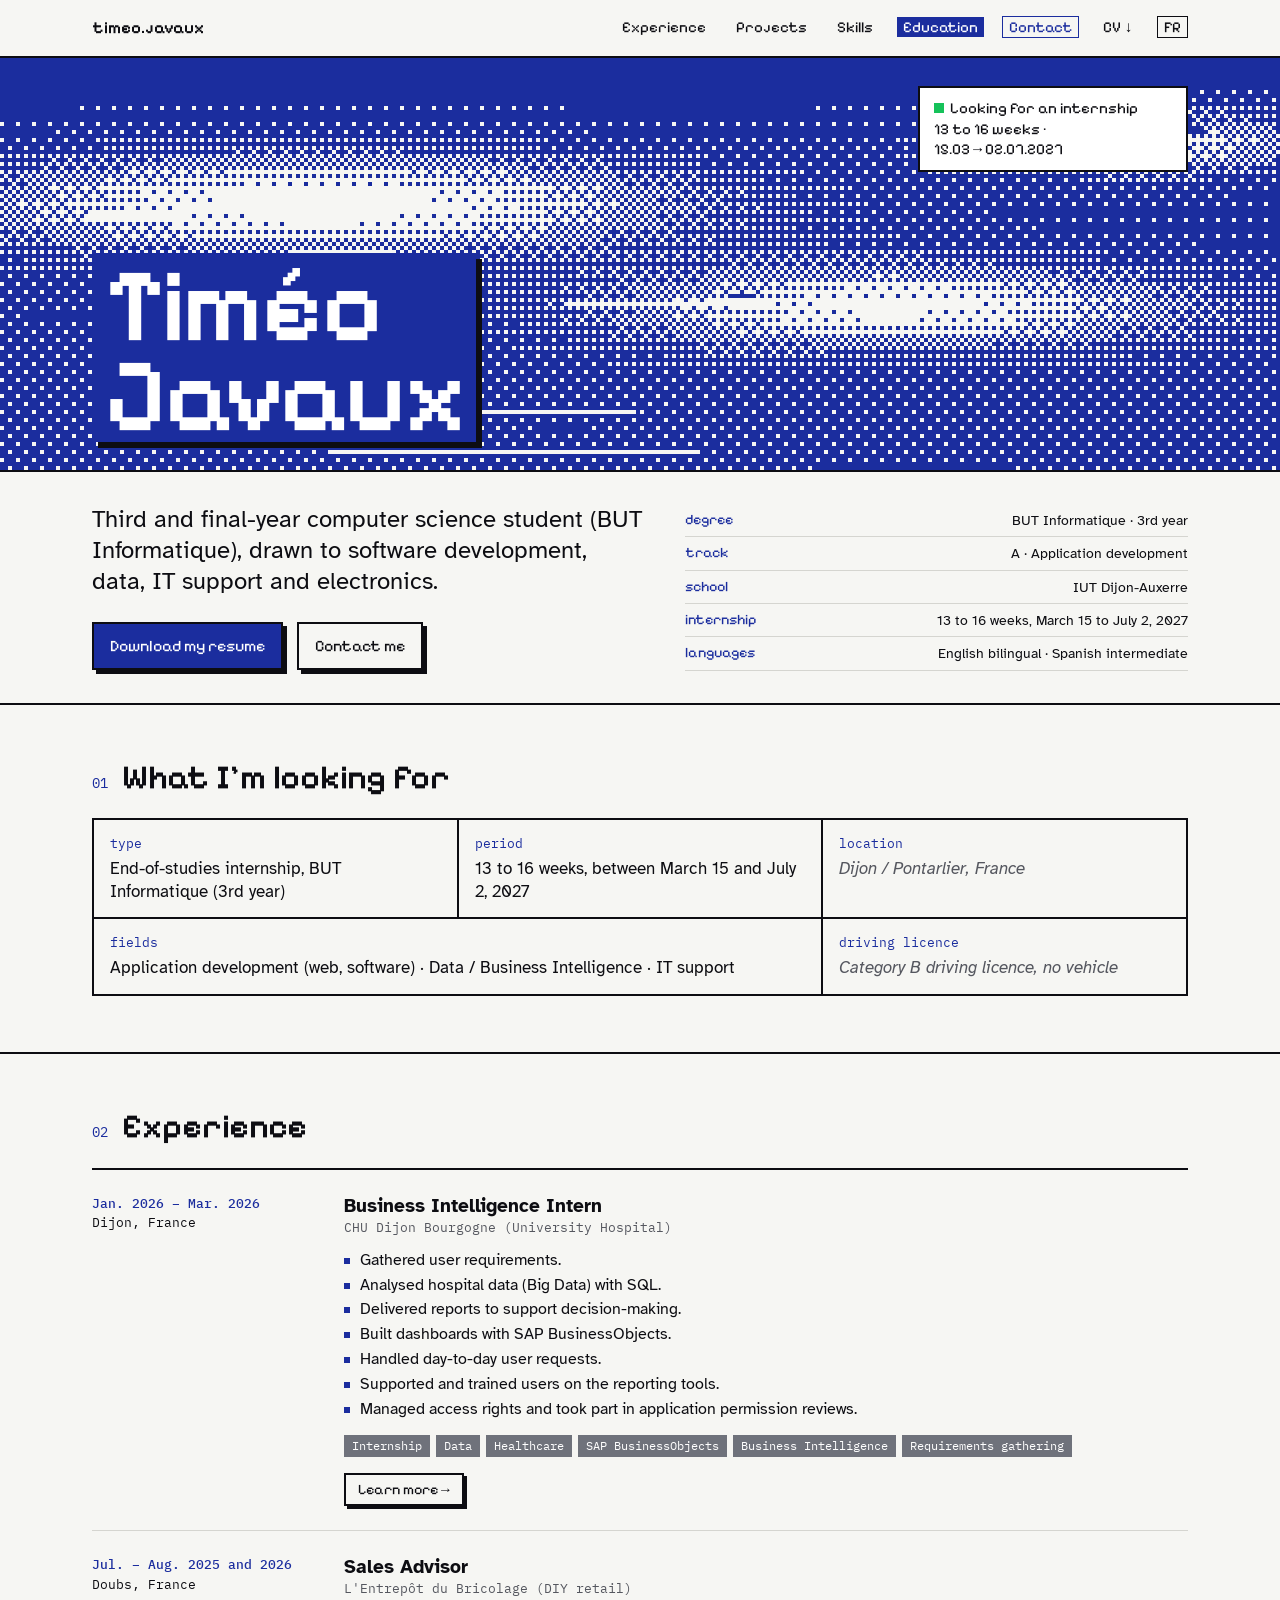
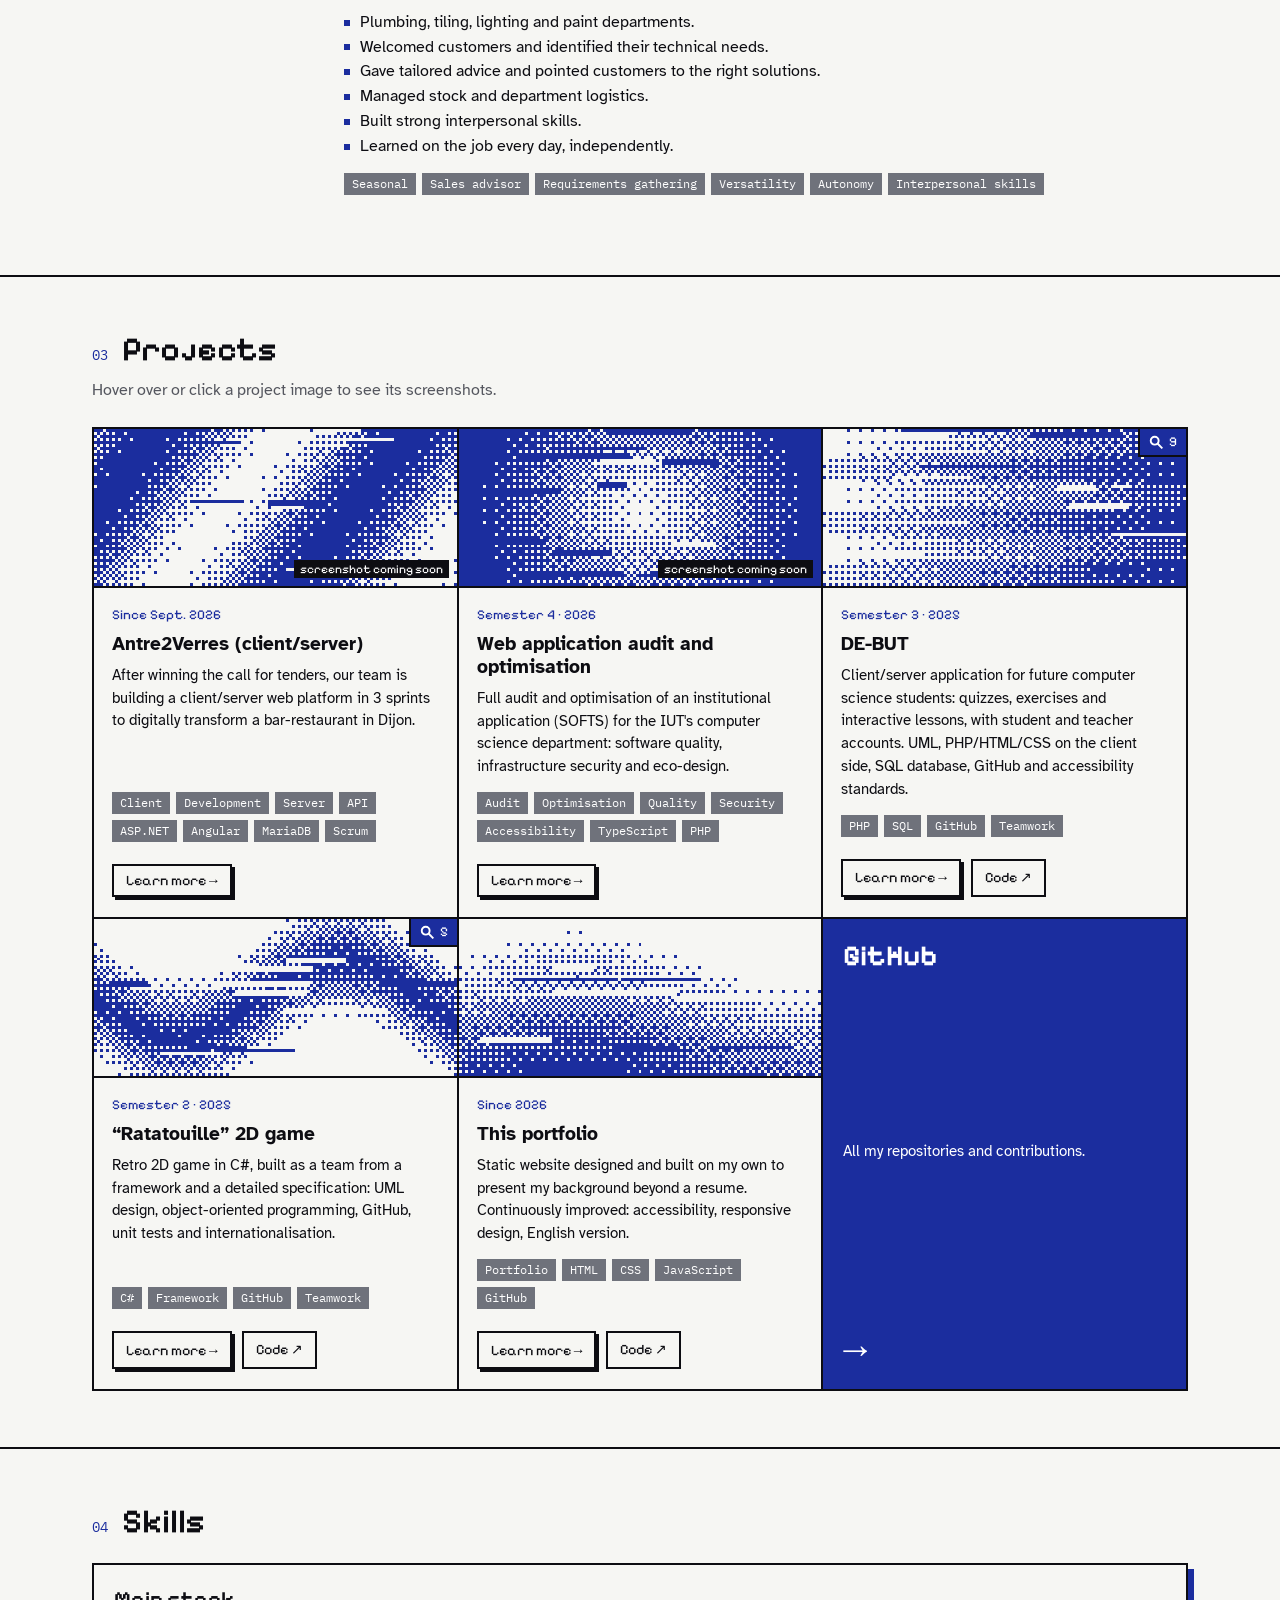
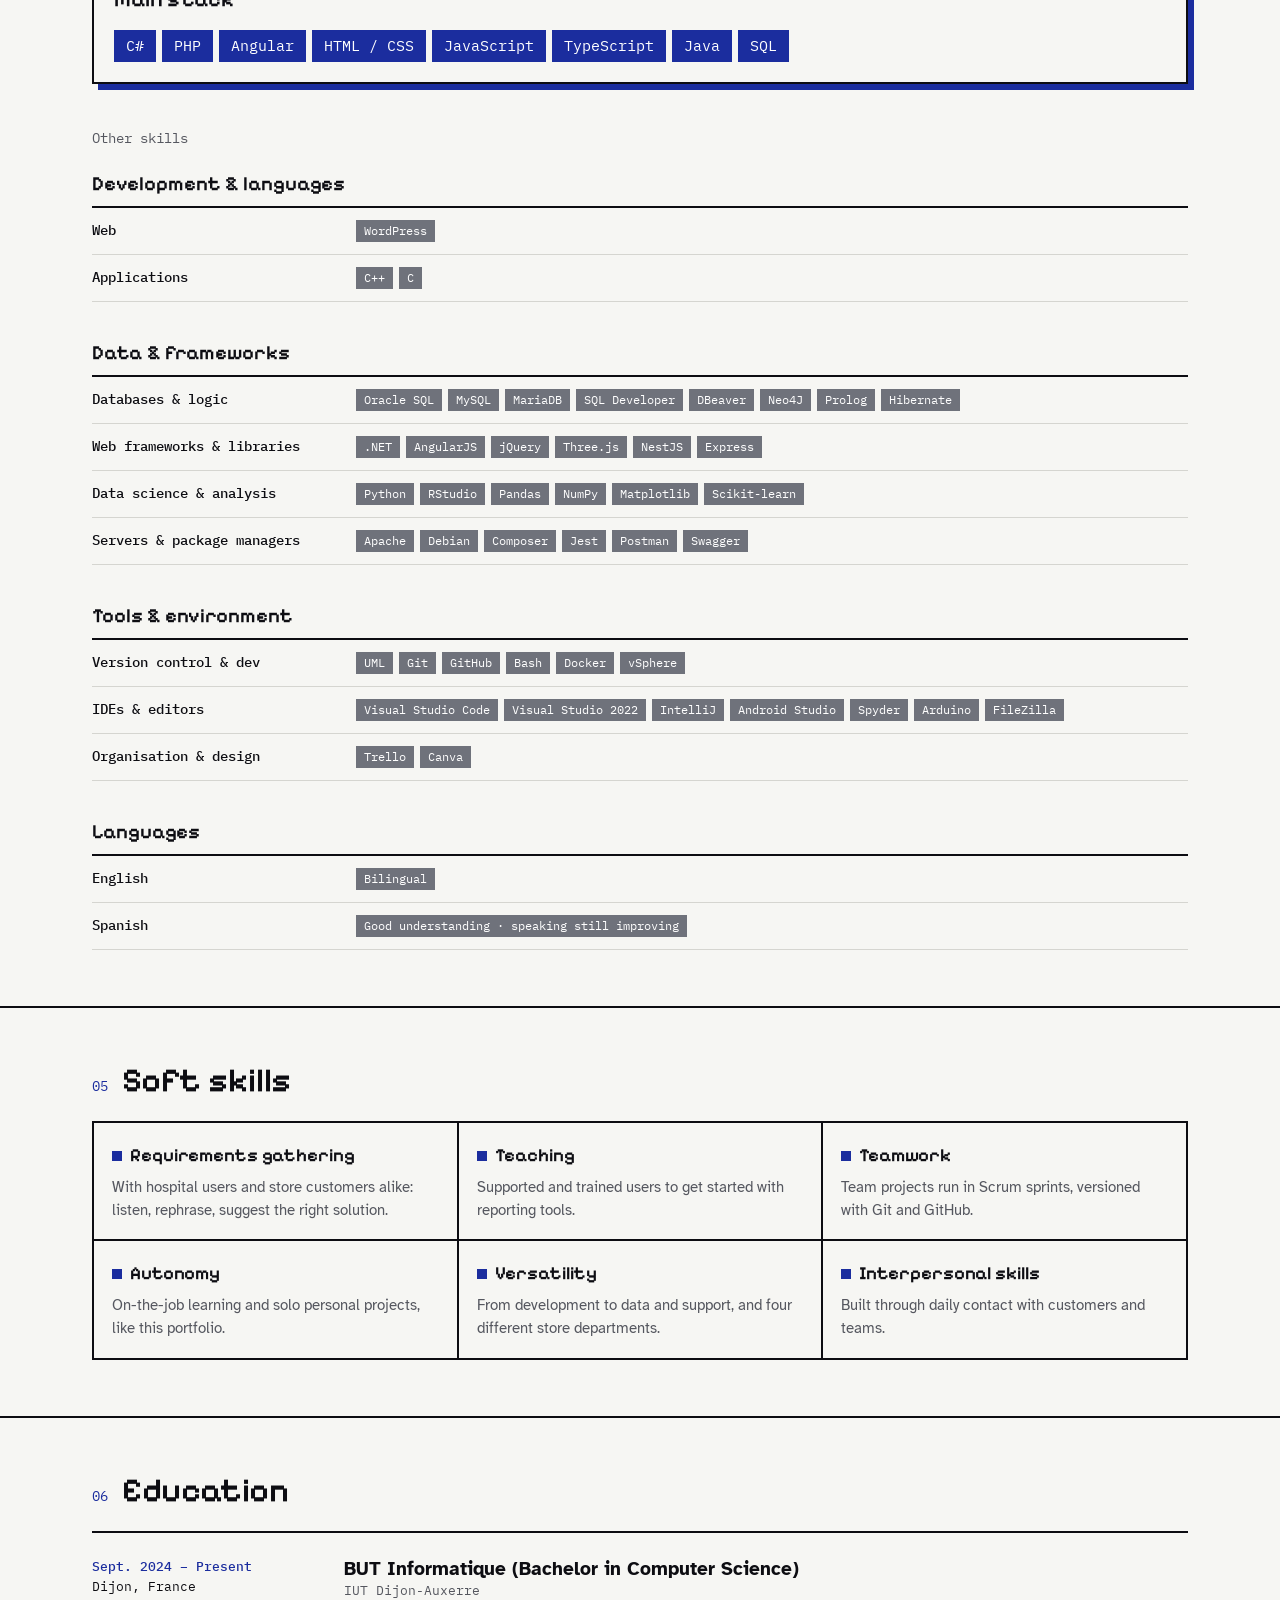
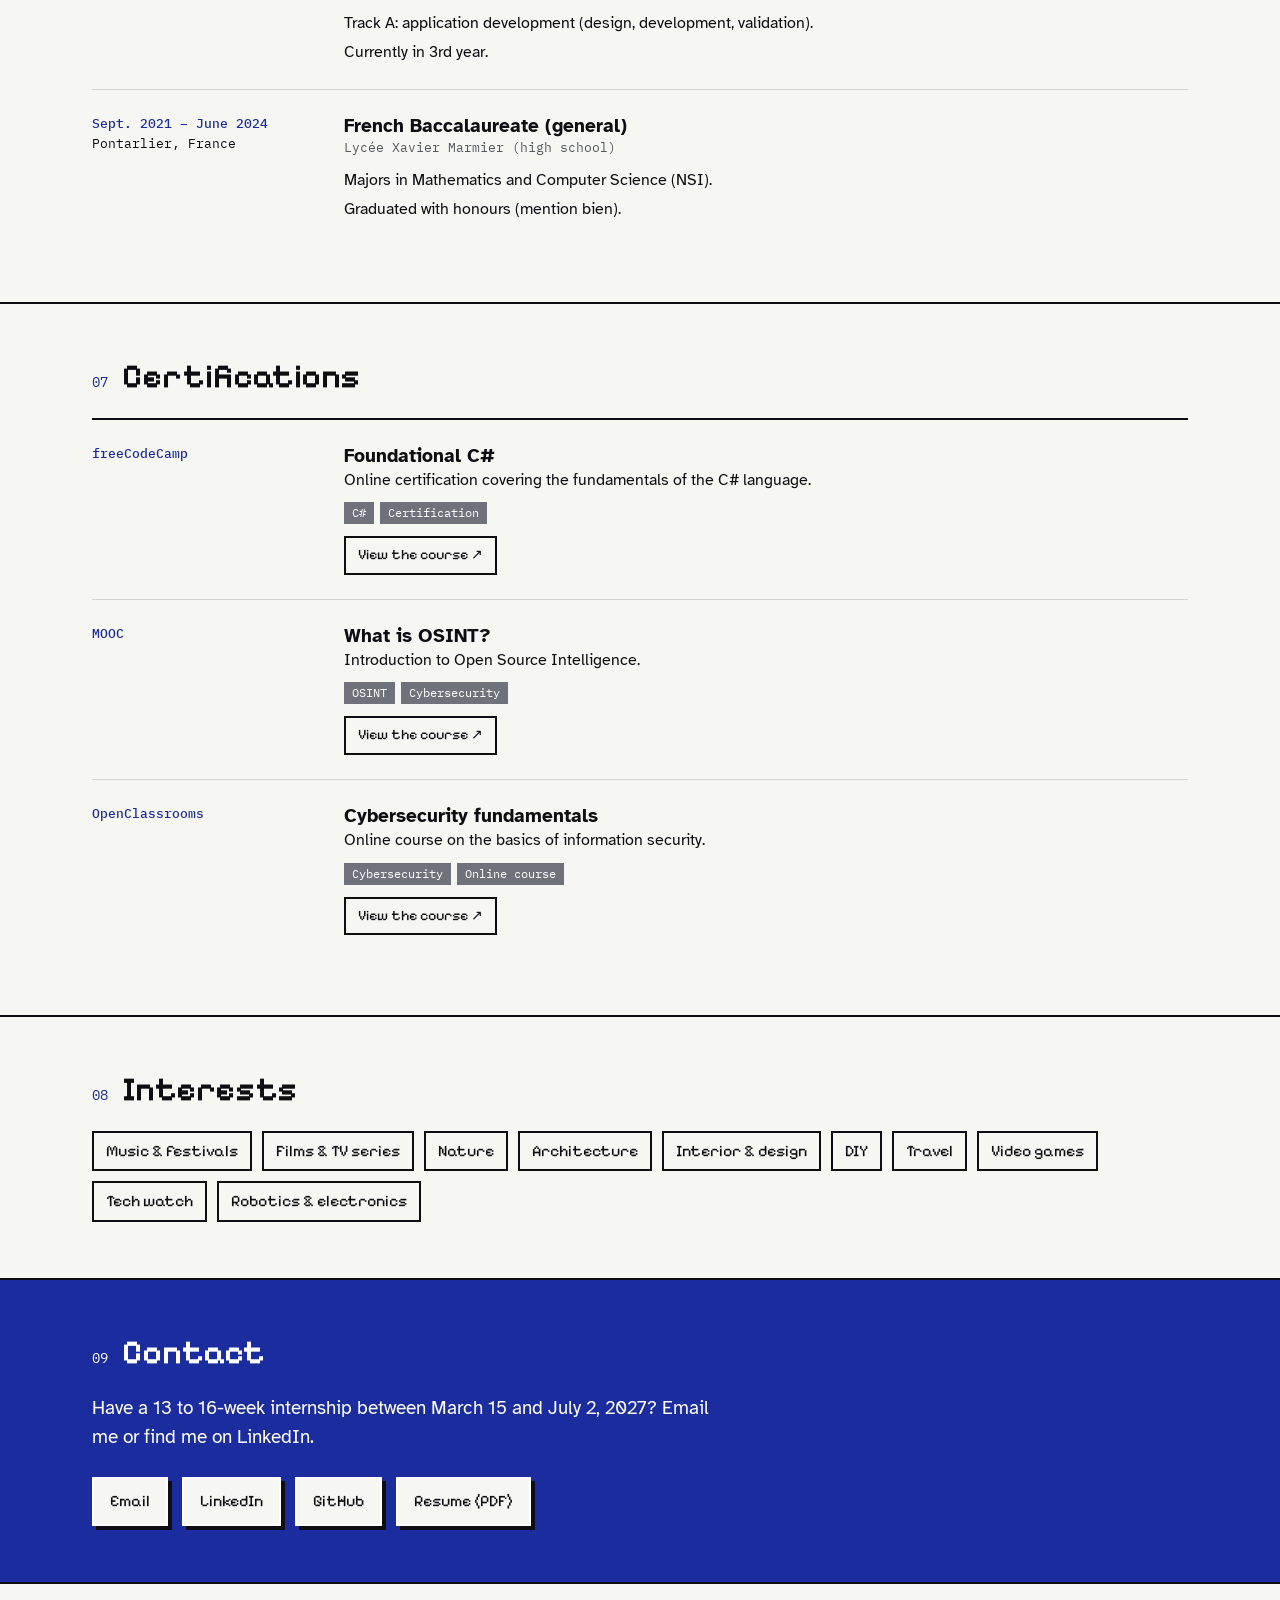
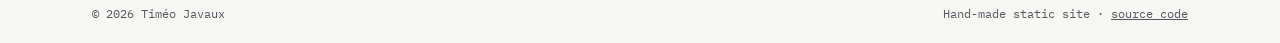
==== en/index.html @ dc76ebe5 "New design and more info (to be completed later)" ====
<!doctype html>
<html lang="en">
  <head>
    <meta charset="UTF-8" />
    <meta name="viewport" content="width=device-width, initial-scale=1" />
    <title>Timéo Javaux · Portfolio</title>
    <meta
      name="description"
      content="Portfolio of Timéo Javaux, third-year computer science student (BUT Informatique) in Dijon, France, looking for a 13 to 16-week internship starting March 2027."
    />

    <link rel="icon" href="../img/logo.png" type="image/png" />
    <link rel="alternate" hreflang="fr" href="https://timeojavaux.github.io/" />
    <link rel="alternate" hreflang="en" href="https://timeojavaux.github.io/en/" />

    <meta property="og:title" content="Timéo Javaux · Portfolio" />
    <meta property="og:description" content="Computer science student looking for an internship in 2027." />
    <meta property="og:type" content="website" />

    <link rel="preconnect" href="https://fonts.googleapis.com" />
    <link rel="preconnect" href="https://fonts.gstatic.com" crossorigin />
    <link
      rel="stylesheet"
      href="https://fonts.googleapis.com/css2?family=Atkinson+Hyperlegible:wght@400;700&family=IBM+Plex+Mono:wght@400;500&family=Pixelify+Sans:wght@400;600&display=swap"
    />
    <link rel="stylesheet" href="../styles/style.css" />

    <script src="../js/main.js" defer></script>
  </head>

  <body>
    <a class="skip-link" href="#main">Skip to content</a>

    <header class="site-header">
      <div class="container">
        <a class="logo" href="#top">timeo.javaux</a>

        <nav aria-label="Main navigation">
          <button class="nav-toggle" type="button" aria-expanded="false" aria-controls="nav-list">menu</button>
          <ul class="nav-list" id="nav-list">
            <li><a href="#experience">Experience</a></li>
            <li><a href="#projets">Projects</a></li>
            <li><a href="#competences">Skills</a></li>
            <li><a href="#formation">Education</a></li>
            <li><a class="nav-contact" href="#contact">Contact</a></li>
            <li>
              <a href="../CV_Stage_Tim%C3%A9o_Javaux.pdf" target="_blank" rel="noopener">CV ↓</a>
            </li>
            <li>
              <a class="nav-lang" href="../" hreflang="fr" lang="fr">FR</a>
            </li>
          </ul>
        </nav>
      </div>
    </header>

    <main id="main">
      <!-- Accueil -->
      <section class="hero" id="top" aria-labelledby="hero-title">
        <canvas class="hero__sky" aria-hidden="true"></canvas>
        <div class="container">
          <p class="hero__status">
            <span class="status-dot" aria-hidden="true"></span>Looking for an internship<br />
            13 to 16 weeks · <span>15.03 → 02.07.2027</span>
          </p>
          <h1 class="hero__title" id="hero-title">Timéo<br />Javaux</h1>
        </div>
      </section>

      <section class="intro" aria-label="About">
        <div class="container">
          <div>
            <p class="intro__lead">
              Third and final-year computer science student (BUT Informatique), drawn to software development, data, IT
              support and electronics.
            </p>
            <div class="intro__actions">
              <a class="button button--accent" href="../CV_Stage_Tim%C3%A9o_Javaux.pdf" target="_blank" rel="noopener"
                >Download my resume</a
              >
              <a class="button" href="#contact">Contact me</a>
            </div>
          </div>

          <dl class="facts">
            <div>
              <dt>degree</dt>
              <dd>BUT Informatique · 3rd year</dd>
            </div>
            <div>
              <dt>track</dt>
              <dd>A · Application development</dd>
            </div>
            <div>
              <dt>school</dt>
              <dd>IUT Dijon-Auxerre</dd>
            </div>
            <div>
              <dt>internship</dt>
              <dd>13 to 16 weeks, March 15 to July 2, 2027</dd>
            </div>
            <div>
              <dt>languages</dt>
              <dd>English bilingual · Spanish intermediate</dd>
            </div>
          </dl>
        </div>
      </section>

      <!-- What I'm looking for -->
      <section class="section" id="recherche" aria-labelledby="recherche-title">
        <div class="container">
          <header class="section__head">
            <span class="section__index">01</span>
            <h2 class="section__title" id="recherche-title">What I'm looking for</h2>
          </header>

          <dl class="wanted">
            <div>
              <dt>type</dt>
              <dd>End-of-studies internship, BUT Informatique (3rd year)</dd>
            </div>
            <div>
              <dt>period</dt>
              <dd>13 to 16 weeks, between March 15 and July 2, 2027</dd>
            </div>
            <div>
              <dt>location</dt>
              <dd class="placeholder">Dijon / Pontarlier, France</dd>
            </div>
            <div class="wanted__wide">
              <dt>fields</dt>
              <dd>Application development (web, software) · Data / Business Intelligence · IT support</dd>
            </div>
            <div>
              <dt>driving licence</dt>
              <dd class="placeholder">Category B driving licence, no vehicle</dd>
            </div>
          </dl>
        </div>
      </section>

      <!-- Experience -->
      <section class="section" id="experience" aria-labelledby="experience-title">
        <div class="container">
          <header class="section__head">
            <span class="section__index">02</span>
            <h2 class="section__title" id="experience-title">Experience</h2>
          </header>

          <ol class="timeline">
            <li>
              <div class="timeline__meta">
                <time>Jan. 2026 – Mar. 2026</time>
                Dijon, France
              </div>
              <div>
                <h3>Business Intelligence Intern</h3>
                <p class="timeline__org">CHU Dijon Bourgogne (University Hospital)</p>
                <ul>
                  <li>Gathered user requirements.</li>
                  <li>Analysed hospital data (Big Data) with SQL.</li>
                  <li>Delivered reports to support decision-making.</li>
                  <li>Built dashboards with SAP BusinessObjects.</li>
                  <li>Handled day-to-day user requests.</li>
                  <li>Supported and trained users on the reporting tools.</li>
                  <li>Managed access rights and took part in application permission reviews.</li>
                </ul>
                <ul class="tags">
                  <li class="tag">Internship</li>
                  <li class="tag">Data</li>
                  <li class="tag">Healthcare</li>
                  <li class="tag">SAP BusinessObjects</li>
                  <li class="tag">Business Intelligence</li>
                  <li class="tag">Requirements gathering</li>
                </ul>
                <button class="more" type="button" data-detail="chu">Learn more →</button>
              </div>
            </li>

            <li>
              <div class="timeline__meta">
                <time>Jul. – Aug. 2025 and 2026</time>
                Doubs, France
              </div>
              <div>
                <h3>Sales Advisor</h3>
                <p class="timeline__org">L'Entrepôt du Bricolage (DIY retail)</p>
                <ul>
                  <li>Plumbing, tiling, lighting and paint departments.</li>
                  <li>Welcomed customers and identified their technical needs.</li>
                  <li>Gave tailored advice and pointed customers to the right solutions.</li>
                  <li>Managed stock and department logistics.</li>
                  <li>Built strong interpersonal skills.</li>
                  <li>Learned on the job every day, independently.</li>
                </ul>
                <ul class="tags">
                  <li class="tag">Seasonal</li>
                  <li class="tag">Sales advisor</li>
                  <li class="tag">Requirements gathering</li>
                  <li class="tag">Versatility</li>
                  <li class="tag">Autonomy</li>
                  <li class="tag">Interpersonal skills</li>
                </ul>
              </div>
            </li>
          </ol>
        </div>
      </section>

      <!-- Projects -->
      <section class="section" id="projets" aria-labelledby="projets-title">
        <div class="container">
          <header class="section__head">
            <span class="section__index">03</span>
            <h2 class="section__title" id="projets-title">Projects</h2>
          </header>
          <p class="section__note">Hover over or click a project image to see its screenshots.</p>

          <!-- Screenshots -->
          <div class="projects">
            <article class="project">
              <button class="project__media" type="button" data-project="antre2verres" data-seed="1"></button>
              <div class="project__body">
                <span class="project__date">Since Sept. 2026</span>
                <h3>Antre2Verres (client/server)</h3>
                <p>
                  After winning the call for tenders, our team is building a client/server web platform in 3 sprints to
                  digitally transform a bar-restaurant in Dijon.
                </p>
                <ul class="tags">
                  <li class="tag">Client</li>
                  <li class="tag">Development</li>
                  <li class="tag">Server</li>
                  <li class="tag">API</li>
                  <li class="tag">ASP.NET</li>
                  <li class="tag">Angular</li>
                  <li class="tag">MariaDB</li>
                  <li class="tag">Scrum</li>
                </ul>
                <div class="project__actions">
                  <button class="more" type="button" data-detail="antre2verres">Learn more →</button>
                </div>
              </div>
            </article>

            <article class="project">
              <button class="project__media" type="button" data-project="audit-softs" data-seed="2"></button>
              <div class="project__body">
                <span class="project__date">Semester 4 · 2026</span>
                <h3>Web application audit and optimisation</h3>
                <p>
                  Full audit and optimisation of an institutional application (SOFTS) for the IUT's computer science
                  department: software quality, infrastructure security and eco-design.
                </p>
                <ul class="tags">
                  <li class="tag">Audit</li>
                  <li class="tag">Optimisation</li>
                  <li class="tag">Quality</li>
                  <li class="tag">Security</li>
                  <li class="tag">Accessibility</li>
                  <li class="tag">TypeScript</li>
                  <li class="tag">PHP</li>
                </ul>
                <div class="project__actions">
                  <button class="more" type="button" data-detail="audit-softs">Learn more →</button>
                </div>
              </div>
            </article>

            <article class="project">
              <button class="project__media" type="button" data-project="de-but" data-seed="3"></button>
              <div class="project__body">
                <span class="project__date">Semester 3 · 2025</span>
                <h3>DE-BUT</h3>
                <p>
                  Client/server application for future computer science students: quizzes, exercises and interactive
                  lessons, with student and teacher accounts. UML, PHP/HTML/CSS on the client side, SQL database, GitHub
                  and accessibility standards.
                </p>
                <ul class="tags">
                  <li class="tag">PHP</li>
                  <li class="tag">SQL</li>
                  <li class="tag">GitHub</li>
                  <li class="tag">Teamwork</li>
                </ul>
                <div class="project__actions">
                  <button class="more" type="button" data-detail="de-but">Learn more →</button>
                  <a class="more more--ghost" href="https://github.com/timeojavaux/SAE-Website-DEBUT" target="_blank" rel="noopener">Code ↗</a>
                </div>
              </div>
            </article>

            <article class="project">
              <button class="project__media" type="button" data-project="ratatouille" data-seed="4"></button>
              <div class="project__body">
                <span class="project__date">Semester 2 · 2025</span>
                <h3>“Ratatouille” 2D game</h3>
                <p>
                  Retro 2D game in C#, built as a team from a framework and a detailed specification: UML design,
                  object-oriented programming, GitHub, unit tests and internationalisation.
                </p>
                <ul class="tags">
                  <li class="tag">C#</li>
                  <li class="tag">Framework</li>
                  <li class="tag">GitHub</li>
                  <li class="tag">Teamwork</li>
                </ul>
                <div class="project__actions">
                  <button class="more" type="button" data-detail="ratatouille">Learn more →</button>
                  <a class="more more--ghost" href="https://github.com/timeojavaux/SAE-Game-Ratatouille" target="_blank" rel="noopener">Code ↗</a>
                </div>
              </div>
            </article>

            <article class="project">
              <div class="project__media" data-seed="5" aria-hidden="true"></div>
              <div class="project__body">
                <span class="project__date">Since 2026</span>
                <h3>This portfolio</h3>
                <p>
                  Static website designed and built on my own to present my background beyond a resume. Continuously
                  improved: accessibility, responsive design, English version.
                </p>
                <ul class="tags">
                  <li class="tag">Portfolio</li>
                  <li class="tag">HTML</li>
                  <li class="tag">CSS</li>
                  <li class="tag">JavaScript</li>
                  <li class="tag">GitHub</li>
                </ul>
                <div class="project__actions">
                  <button class="more" type="button" data-detail="portfolio">Learn more →</button>
                  <a class="more more--ghost" href="https://github.com/timeojavaux/timeojavaux.github.io" target="_blank" rel="noopener">Code ↗</a>
                </div>
              </div>
            </article>

            <a class="project project--link" href="https://github.com/timeojavaux" target="_blank" rel="noopener">
              <h3>GitHub</h3>
              <p>All my repositories and contributions.</p>
              <span class="arrow" aria-hidden="true">→</span>
            </a>
          </div>
        </div>
      </section>

      <!-- Skills -->
      <section class="section" id="competences" aria-labelledby="competences-title">
        <div class="container">
          <header class="section__head">
            <span class="section__index">04</span>
            <h2 class="section__title" id="competences-title">Skills</h2>
          </header>

          <div class="skills">
            <div class="skills__main">
              <h3>Main stack</h3>
              <ul class="tags">
              <li class="tag tag--main">C#</li>
              <li class="tag tag--main">PHP</li>
              <li class="tag tag--main">Angular</li>
              <li class="tag tag--main">HTML / CSS</li>
              <li class="tag tag--main">JavaScript</li>
              <li class="tag tag--main">TypeScript</li>
              <li class="tag tag--main">Java</li>
              <li class="tag tag--main">SQL</li>
              </ul>
            </div>
            <p class="skills__label">Other skills</p>
            <div class="skills__group">
              <h3>Development &amp; languages</h3>
              <div class="skills__row">
                <h4>Web</h4>
                <ul class="tags">
                  <li class="tag">WordPress</li>
                </ul>
              </div>
              <div class="skills__row">
                <h4>Applications</h4>
                <ul class="tags">
                  <li class="tag">C++</li>
                  <li class="tag">C</li>
                </ul>
              </div>
            </div>

            <div class="skills__group">
              <h3>Data &amp; frameworks</h3>
              <div class="skills__row">
                <h4>Databases &amp; logic</h4>
                <ul class="tags">
                  <li class="tag">Oracle SQL</li>
                  <li class="tag">MySQL</li>
                  <li class="tag">MariaDB</li>
                  <li class="tag">SQL Developer</li>
                  <li class="tag">DBeaver</li>
                  <li class="tag">Neo4J</li>
                  <li class="tag">Prolog</li>
                  <li class="tag">Hibernate</li>
                </ul>
              </div>
              <div class="skills__row">
                <h4>Web frameworks &amp; libraries</h4>
                <ul class="tags">
                  <li class="tag">.NET</li>
                  <li class="tag">AngularJS</li>
                  <li class="tag">jQuery</li>
                  <li class="tag">Three.js</li>
                  <li class="tag">NestJS</li>
                  <li class="tag">Express</li>
                </ul>
              </div>
              <div class="skills__row">
                <h4>Data science &amp; analysis</h4>
                <ul class="tags">
                  <li class="tag">Python</li>
                  <li class="tag">RStudio</li>
                  <li class="tag">Pandas</li>
                  <li class="tag">NumPy</li>
                  <li class="tag">Matplotlib</li>
                  <li class="tag">Scikit-learn</li>
                </ul>
              </div>
              <div class="skills__row">
                <h4>Servers &amp; package managers</h4>
                <ul class="tags">
                  <li class="tag">Apache</li>
                  <li class="tag">Debian</li>
                  <li class="tag">Composer</li>
                  <li class="tag">Jest</li>
                  <li class="tag">Postman</li>
                  <li class="tag">Swagger</li>
                </ul>
              </div>
            </div>

            <div class="skills__group">
              <h3>Tools &amp; environment</h3>
              <div class="skills__row">
                <h4>Version control &amp; dev</h4>
                <ul class="tags">
                  <li class="tag">UML</li>
                  <li class="tag">Git</li>
                  <li class="tag">GitHub</li>
                  <li class="tag">Bash</li>
                  <li class="tag">Docker</li>
                  <li class="tag">vSphere</li>
                </ul>
              </div>
              <div class="skills__row">
                <h4>IDEs &amp; editors</h4>
                <ul class="tags">
                  <li class="tag">Visual Studio Code</li>
                  <li class="tag">Visual Studio 2022</li>
                  <li class="tag">IntelliJ</li>
                  <li class="tag">Android Studio</li>
                  <li class="tag">Spyder</li>
                  <li class="tag">Arduino</li>
                  <li class="tag">FileZilla</li>
                </ul>
              </div>
              <div class="skills__row">
                <h4>Organisation &amp; design</h4>
                <ul class="tags">
                  <li class="tag">Trello</li>
                  <li class="tag">Canva</li>
                </ul>
              </div>
            </div>
            <div class="skills__group">
              <h3>Languages</h3>
              <div class="skills__row">
                <h4>English</h4>
                <ul class="tags">
                  <li class="tag">Bilingual</li>
                </ul>
              </div>
              <div class="skills__row">
                <h4>Spanish</h4>
                <ul class="tags">
                  <li class="tag">Good understanding · speaking still improving</li>
                </ul>
              </div>
            </div>
          </div>
        </div>
      </section>

      <!-- Soft skills -->
      <section class="section" id="savoir-etre" aria-labelledby="savoir-etre-title">
        <div class="container">
          <header class="section__head">
            <span class="section__index">05</span>
            <h2 class="section__title" id="savoir-etre-title">Soft skills</h2>
          </header>

          <ul class="cards">
            <li>
              <h3>Requirements gathering</h3>
              <p>With hospital users and store customers alike: listen, rephrase, suggest the right solution.</p>
            </li>
            <li>
              <h3>Teaching</h3>
              <p>Supported and trained users to get started with reporting tools.</p>
            </li>
            <li>
              <h3>Teamwork</h3>
              <p>Team projects run in Scrum sprints, versioned with Git and GitHub.</p>
            </li>
            <li>
              <h3>Autonomy</h3>
              <p>On-the-job learning and solo personal projects, like this portfolio.</p>
            </li>
            <li>
              <h3>Versatility</h3>
              <p>From development to data and support, and four different store departments.</p>
            </li>
            <li>
              <h3>Interpersonal skills</h3>
              <p>Built through daily contact with customers and teams.</p>
            </li>
          </ul>
        </div>
      </section>

      <!-- Education -->
      <section class="section" id="formation" aria-labelledby="formation-title">
        <div class="container">
          <header class="section__head">
            <span class="section__index">06</span>
            <h2 class="section__title" id="formation-title">Education</h2>
          </header>

          <ol class="timeline">
            <li>
              <div class="timeline__meta">
                <time>Sept. 2024 – Present</time>
                Dijon, France
              </div>
              <div>
                <h3>BUT Informatique (Bachelor in Computer Science)</h3>
                <p class="timeline__org">IUT Dijon-Auxerre</p>
                <p>Track A: application development (design, development, validation).</p>
                <p>Currently in 3rd year.</p>
              </div>
            </li>
            <li>
              <div class="timeline__meta">
                <time>Sept. 2021 – June 2024</time>
                Pontarlier, France
              </div>
              <div>
                <h3>French Baccalaureate (general)</h3>
                <p class="timeline__org">Lycée Xavier Marmier (high school)</p>
                <p>Majors in Mathematics and Computer Science (NSI).</p>
                <p>Graduated with honours (mention bien).</p>
              </div>
            </li>
          </ol>
        </div>
      </section>

      <!-- Certifications -->
      <section class="section" id="certifications" aria-labelledby="certifications-title">
        <div class="container">
          <header class="section__head">
            <span class="section__index">07</span>
            <h2 class="section__title" id="certifications-title">Certifications</h2>
          </header>

          <!-- To add a certification: duplicate an <li>. -->
          <ol class="timeline">
            <li>
              <div class="timeline__meta">
                <strong>freeCodeCamp</strong>
              </div>
              <div>
                <h3>Foundational C#</h3>
                <p>Online certification covering the fundamentals of the C# language.</p>
                <ul class="tags">
                  <li class="tag">C#</li>
                  <li class="tag">Certification</li>
                </ul>
                <a class="more more--ghost" href="https://www.freecodecamp.org/learn/foundational-c-sharp-with-microsoft/" target="_blank" rel="noopener">View the course ↗</a>
              </div>
            </li>
            <li>
              <div class="timeline__meta">
                <strong>MOOC</strong>
              </div>
              <div>
                <h3>What is OSINT?</h3>
                <p>Introduction to Open Source Intelligence.</p>
                <ul class="tags">
                  <li class="tag">OSINT</li>
                  <li class="tag">Cybersecurity</li>
                </ul>
                <a class="more more--ghost" href="https://mooc.osintfr.com/" target="_blank" rel="noopener">View the course ↗</a>
              </div>
            </li>
            <li>
              <div class="timeline__meta">
                <strong>OpenClassrooms</strong>
              </div>
              <div>
                <h3>Cybersecurity fundamentals</h3>
                <p>Online course on the basics of information security.</p>
                <ul class="tags">
                  <li class="tag">Cybersecurity</li>
                  <li class="tag">Online course</li>
                </ul>
                <a class="more more--ghost" href="https://openclassrooms.com/fr/courses/8028761-decouvrez-l-univers-de-la-cybersecurite" target="_blank" rel="noopener">View the course ↗</a>
              </div>
            </li>
          </ol>
        </div>
      </section>

      <!-- Interests -->
      <section class="section" id="interets" aria-labelledby="interets-title">
        <div class="container">
          <header class="section__head">
            <span class="section__index">08</span>
            <h2 class="section__title" id="interets-title">Interests</h2>
          </header>

          <ul class="interests">
            <li>Music &amp; festivals</li>
            <li>Films &amp; TV series</li>
            <li>Nature</li>
            <li>Architecture</li>
            <li>Interior &amp; design</li>
            <li>DIY</li>
            <li>Travel</li>
            <li>Video games</li>
            <li>Tech watch</li>
            <li>Robotics &amp; electronics</li>
          </ul>
        </div>
      </section>

      <!-- Contact -->
      <section class="section contact" id="contact" aria-labelledby="contact-title">
        <div class="container">
          <header class="section__head">
            <span class="section__index">09</span>
            <h2 class="section__title" id="contact-title">Contact</h2>
          </header>

          <p class="contact__lead">
            Have a 13 to 16-week internship between March 15 and July 2, 2027? Email me or find me on LinkedIn.
          </p>
          <ul class="contact__links">
            <li>
              <a class="button" href="mailto:timeo.javaux@iut-dijon.u-bourgogne.fr">Email</a>
            </li>
            <li>
              <a class="button" href="https://linkedin.com/in/timeojavaux" target="_blank" rel="noopener">LinkedIn</a>
            </li>
            <li>
              <a class="button" href="https://github.com/timeojavaux" target="_blank" rel="noopener">GitHub</a>
            </li>
            <li>
              <a class="button" href="../CV_Stage_Tim%C3%A9o_Javaux.pdf" target="_blank" rel="noopener">Resume (PDF)</a>
            </li>
          </ul>
        </div>
      </section>
    </main>

    <footer class="site-footer">
      <div class="container">
        <span>© 2026 Timéo Javaux</span>
        <span
          >Hand-made static site ·
          <a href="https://github.com/timeojavaux/timeojavaux.github.io" target="_blank" rel="noopener"
            >source code</a
          ></span
        >
      </div>
    </footer>

    <dialog class="viewer" aria-labelledby="viewer-title">
      <div class="viewer__bar">
        <span id="viewer-title"></span>
        <span class="viewer__count" aria-live="polite"></span>
        <button class="viewer__close" type="button">close ×</button>
      </div>
      <div class="viewer__stage">
        <img class="viewer__image" alt="" />
        <button class="viewer__nav viewer__nav--prev" type="button" aria-label="Previous image">←</button>
        <button class="viewer__nav viewer__nav--next" type="button" aria-label="Next image">→</button>
      </div>
    </dialog>
    <dialog class="drawer" aria-labelledby="drawer-title">
      <div class="drawer__bar">
        <span>Learn more</span>
        <button class="drawer__close" type="button">close ×</button>
      </div>
      <div class="drawer__content detail"></div>
    </dialog>

    <!-- Content of the “Learn more” panels (one <template> per panel) -->
    <template id="detail-chu">
      <h2 id="drawer-title">Business Intelligence internship</h2>
      <p class="detail__meta">CHU Dijon Bourgogne (University Hospital) · Digital Services Department · Jan. 19 → Mar. 20, 2026</p>
      <p class="detail__lead">
        Second-year internship in the hospital's BI team, driven by one question:
        <em>how do you turn raw hospital data into reliable indicators that help departments make decisions?</em>
      </p>

      <div class="stats">
        <div><strong>9</strong><span>weeks of internship</span></div>
        <div><strong>5</strong><span>missions carried out</span></div>
        <div><strong>27</strong><span>departments audited</span></div>
        <div><strong>~40</strong><span>unjustified access rights revoked</span></div>
      </div>

      <h3>Context</h3>
      <p>
        The Dijon Bourgogne University Hospital is the region's largest employer (around 9,000 staff). Its Digital Services
        Department has over 90 people. I joined the Business Intelligence team, which turns data from hospital software into
        decision-support reports.
      </p>
      <p>
        Requests come in as GLPI tickets from departments (doctors, managers, HR…). My job: understand the real business need
        behind each request, then translate it into reliable queries and reports.
      </p>

      <h3>Missions</h3>

      <h4>COSI study: the main project</h4>
      <p>
        A psychiatry resident needed the results of 11 lab tests for a cohort of patients, within a window of 5 days before to
        5 days after their admission.
      </p>
      <ul>
        <li>First attempt with SAP BusinessObjects, which could not reach the required level of detail.</li>
        <li>Switched to direct SQL on Oracle (with DBeaver): <code>ROW_NUMBER() OVER (PARTITION BY …)</code> to keep only the first result per patient, <code>CASE WHEN</code> to pivot test rows into columns.</li>
        <li>Dedicated query for CRP, stored as <code>CLOB</code> with some text values (“&lt;0.4”).</li>
        <li>Unit normalisation (mmol/L or g/L depending on labels) and loading into the resident's Excel file, following an ETL approach.</li>
      </ul>
      <p>Delivered and approved by the user.</p>

      <h4>“Staff data” report</h4>
      <p>
        BusinessObjects report listing all staff present in 2025 (ID, RPPS number, working time, assignment…), used to update the
        hospital's research directories. It required joining two different BO universes. Delivered and approved.
      </p>

      <h4>Recovery room activity (SSPI PTME)</h4>
      <p>
        Indicators comparing 2024 and 2025 (occupancy rate, average surgery duration) for an understaffed department that needed
        facts to support its workload. I handled the request from requirements gathering to the first visualisations.
      </p>

      <h4>BusinessObjects access review</h4>
      <p>
        Annual audit of BO folder access for the hospital's 27 departments: inventory, sending to referents, follow-ups and a
        tracking file. Result: around forty unjustified access rights revoked. I also spotted a flaw in the GLPI access request form
        (a group pre-selected by default), which was then fixed.
      </p>

      <h4>User support</h4>
      <ul>
        <li>Failing query: the table was named <code>ORDER</code>, a reserved SQL word. Fixed with double quotes.</li>
        <li>Helped a user with the BO interface (features hidden when opened from favourites).</li>
        <li>GLPI ticket statistics for the imaging department.</li>
      </ul>

      <figure>
        <img src="../img/chu/planning-stage.png" alt="Gantt chart of the missions during the internship" loading="lazy">
        <figcaption>Mission schedule over the internship.</figcaption>
      </figure>

      <h3>Tools</h3>
      <ul class="tags">
        <li class="tag">SAP BusinessObjects</li>
        <li class="tag">SQL (Oracle)</li>
        <li class="tag">DBeaver</li>
        <li class="tag">GLPI</li>
        <li class="tag">Excel</li>
        <li class="tag">Microsoft Teams</li>
      </ul>

      <h3>Takeaways</h3>
      <p>
        Degree skills put into practice: <strong>managing data</strong> and <strong>developing applications</strong>.
        On a personal level: a first real work experience, autonomy, teamwork and a lot of communication with non-technical users.
      </p>
      <p>
        The main challenge was the complexity of the hospital information system, with many tools and a medical vocabulary to learn
        in order to bridge the gap between medical and technical language.
      </p>
      <p class="detail__note">Health data being confidential, no report or query screenshot is shown here.</p>
    </template>
    <template id="detail-antre2verres">
      <h2 id="drawer-title">Antre2Verres (client/server)</h2>
      <p class="detail__meta">Since Sept. 2026 · team project · 3 Scrum sprints</p>
      <p class="detail__lead">After winning the call for tenders, our team is building a client/server web platform to digitally transform a bar-restaurant in Dijon.</p>

      <h3>My role</h3>
      <p class="placeholder">To fill in: what I built myself, the features I was responsible for…</p>

      <h3>Challenges and lessons</h3>
      <p class="placeholder">To fill in: a technical problem I faced and how I solved it, what I learned…</p>

      <h3>Outcome</h3>
      <p>Call for tenders won. Project in progress.</p>


      <p class="detail__note">Screenshots: click the image on the project card.</p>
    </template>
    <template id="detail-audit-softs">
      <h2 id="drawer-title">Web application audit and optimisation</h2>
      <p class="detail__meta">Semester 4 · 2026 · team project</p>
      <p class="detail__lead">Full audit and optimisation of an institutional application (SOFTS) for the IUT's computer science department: software quality, infrastructure security and eco-design.</p>

      <h3>My role</h3>
      <p class="placeholder">To fill in: what I built myself, the features I was responsible for…</p>

      <h3>Challenges and lessons</h3>
      <p class="placeholder">To fill in: a technical problem I faced and how I solved it, what I learned…</p>

      <h3>Outcome</h3>
      <p class="placeholder">To fill in: grade, delivery, feedback from the client or teachers…</p>


      <p class="detail__note">Screenshots: click the image on the project card.</p>
    </template>
    <template id="detail-de-but">
      <h2 id="drawer-title">DE-BUT</h2>
      <p class="detail__meta">Semester 3 · 2025 · team project</p>
      <p class="detail__lead">Client/server application for future computer science students: quizzes, exercises and interactive lessons, with student and teacher accounts.</p>

      <h3>My role</h3>
      <p class="placeholder">To fill in: what I built myself, the features I was responsible for…</p>

      <h3>Challenges and lessons</h3>
      <p class="placeholder">To fill in: a technical problem I faced and how I solved it, what I learned…</p>

      <h3>Outcome</h3>
      <p class="placeholder">To fill in: grade, delivery, feedback from the client or teachers…</p>

      <h3>Links</h3>
      <p><a href="https://github.com/timeojavaux/SAE-Website-DEBUT" target="_blank" rel="noopener">View the code on GitHub ↗</a></p>
      <p class="detail__note">Screenshots: click the image on the project card.</p>
    </template>
    <template id="detail-ratatouille">
      <h2 id="drawer-title">“Ratatouille” 2D game</h2>
      <p class="detail__meta">Semester 2 · 2025 · team project</p>
      <p class="detail__lead">Retro 2D game in C#, built from a framework and a detailed specification: UML design, object-oriented programming, unit tests and internationalisation.</p>

      <h3>My role</h3>
      <p class="placeholder">To fill in: what I built myself, the features I was responsible for…</p>

      <h3>Challenges and lessons</h3>
      <p class="placeholder">To fill in: a technical problem I faced and how I solved it, what I learned…</p>

      <h3>Outcome</h3>
      <p class="placeholder">To fill in: grade, delivery, feedback from the client or teachers…</p>

      <h3>Links</h3>
      <p><a href="https://github.com/timeojavaux/SAE-Game-Ratatouille" target="_blank" rel="noopener">View the code on GitHub ↗</a></p>
      <p class="detail__note">Screenshots: click the image on the project card.</p>
    </template>
    <template id="detail-portfolio">
      <h2 id="drawer-title">This portfolio</h2>
      <p class="detail__meta">Since 2026 · personal project</p>
      <p class="detail__lead">Static website designed and built on my own to present my background beyond a resume.</p>

      <h3>My role</h3>
      <p class="placeholder">To fill in: what I built myself, the features I was responsible for…</p>

      <h3>Challenges and lessons</h3>
      <p class="placeholder">To fill in: a technical problem I faced and how I solved it, what I learned…</p>

      <h3>Outcome</h3>
      <p class="placeholder">To fill in: grade, delivery, feedback from the client or teachers…</p>

      <h3>Links</h3>
      <p><a href="https://github.com/timeojavaux/timeojavaux.github.io" target="_blank" rel="noopener">View the code on GitHub ↗</a></p>
    </template>
  </body>
</html>
---- styles/style.css ----
/* ==========================================================================
   Portfolio — Timéo Javaux
   Pour changer la couleur du site : modifier --accent ci-dessous.
   Tout le reste (boutons, trame du bandeau, vignettes, liens) en découle.
   ========================================================================== */

:root {
  --accent: #1b2d9e;

  --paper: #f6f6f3;
  --ink: #0d0d12;
  --muted: #55575f;
  --rule: #d5d5d0;
  --tag: #6f727b;
  --live: #16c25a;

  --font-pixel: "Pixelify Sans", "Courier New", monospace;
  --font-text: "Atkinson Hyperlegible", system-ui, sans-serif;
  --font-mono: "IBM Plex Mono", ui-monospace, monospace;

  --border: 2px solid var(--ink);
  --gutter: 32px;
  --max: 1160px;
}

/* --------------------------------------------------------------------------
   Base
   -------------------------------------------------------------------------- */

*,
*::before,
*::after {
  box-sizing: border-box;
}

* {
  margin: 0;
}

html {
  scroll-behavior: smooth;
  scroll-padding-top: 72px;
}

body {
  background: var(--paper);
  color: var(--ink);
  font-family: var(--font-text);
  font-size: 1rem;
  line-height: 1.55;
  -webkit-font-smoothing: antialiased;
}

img,
canvas {
  display: block;
  max-width: 100%;
}

a {
  color: inherit;
}

ul,
ol {
  padding: 0;
  list-style: none;
}

:focus-visible {
  outline: 3px solid var(--accent);
  outline-offset: 2px;
}

.visually-hidden {
  position: absolute;
  width: 1px;
  height: 1px;
  overflow: hidden;
  clip: rect(0 0 0 0);
  white-space: nowrap;
}

.skip-link {
  position: absolute;
  left: var(--gutter);
  top: -100px;
  z-index: 100;
  padding: 8px 12px;
  background: var(--ink);
  color: var(--paper);
  font-family: var(--font-pixel);
}

.skip-link:focus {
  top: 8px;
}

.container {
  width: 100%;
  max-width: var(--max);
  margin-inline: auto;
  padding-inline: var(--gutter);
}

/* --------------------------------------------------------------------------
   Éléments réutilisables
   -------------------------------------------------------------------------- */

.tags {
  display: flex;
  flex-wrap: wrap;
  gap: 6px;
}

.tag {
  background: var(--tag);
  color: #fff;
  font-family: var(--font-mono);
  font-size: 0.75rem;
  line-height: 1;
  padding: 5px 8px;
}

.button {
  display: inline-flex;
  align-items: center;
  gap: 8px;
  padding: 10px 16px;
  border: var(--border);
  background: var(--paper);
  color: var(--ink);
  font-family: var(--font-pixel);
  font-size: 1rem;
  text-decoration: none;
  box-shadow: 4px 4px 0 var(--ink);
  transition: transform 0.1s, box-shadow 0.1s;
}

.button:hover {
  transform: translate(2px, 2px);
  box-shadow: 2px 2px 0 var(--ink);
}

.button--accent {
  background: var(--accent);
  color: #fff;
}

.status-dot {
  display: inline-block;
  width: 10px;
  height: 10px;
  margin-right: 6px;
  background: var(--live);
  animation: blink 1.2s steps(1) infinite;
}

@keyframes blink {
  50% {
    opacity: 0;
  }
}

/* --------------------------------------------------------------------------
   En-tête et navigation
   -------------------------------------------------------------------------- */

.site-header {
  position: sticky;
  top: 0;
  z-index: 50;
  background: var(--paper);
  border-bottom: var(--border);
}

.site-header .container {
  display: flex;
  align-items: center;
  justify-content: space-between;
  gap: 24px;
  min-height: 56px;
}

.logo {
  font-family: var(--font-pixel);
  font-weight: 600;
  font-size: 1.05rem;
  text-decoration: none;
}

.nav-toggle {
  display: none;
  padding: 4px 10px;
  border: var(--border);
  background: var(--paper);
  font-family: var(--font-pixel);
  font-size: 0.95rem;
  cursor: pointer;
}

.nav-list {
  display: flex;
  align-items: center;
  gap: 18px;
  font-family: var(--font-pixel);
  font-size: 0.95rem;
}

.nav-list a {
  text-decoration: none;
  padding: 1px 6px;
}

.nav-list a:hover,
.nav-list a[aria-current="true"] {
  background: var(--accent);
  color: #fff;
}

.nav-list .nav-lang {
  border: 1.5px solid var(--ink);
}

.nav-list .nav-contact {
  border: 1.5px solid var(--accent);
  color: var(--accent);
}

.nav-list .nav-contact:hover,
.nav-list .nav-contact[aria-current="true"] {
  color: #fff;
}

/* --------------------------------------------------------------------------
   Bandeau d'accueil
   -------------------------------------------------------------------------- */

.hero {
  position: relative;
  height: clamp(320px, 46vh, 420px);
  background: var(--accent);
  border-bottom: var(--border);
  overflow: hidden;
}

.hero__sky {
  position: absolute;
  inset: 0;
  width: 100%;
  height: 100%;
  image-rendering: pixelated;
}

.hero .container {
  position: relative;
  height: 100%;
}

.hero__title {
  position: absolute;
  left: var(--gutter);
  bottom: 28px;
  padding: 8px 12px 2px;
  background: var(--accent);
  color: #fff;
  font-family: var(--font-pixel);
  font-weight: 600;
  font-size: clamp(3.5rem, 9vw, 6.5rem);
  line-height: 0.86;
  letter-spacing: -0.02em;
  box-shadow: 6px 6px 0 var(--ink);
}

.hero__status span:last-child {
  white-space: nowrap;
}

.hero__status {
  position: absolute;
  right: var(--gutter);
  top: 28px;
  max-width: 270px;
  padding: 10px 14px;
  background: #fff;
  border: var(--border);
  font-family: var(--font-pixel);
  font-size: 0.95rem;
  line-height: 1.35;
}

/* --------------------------------------------------------------------------
   Introduction
   -------------------------------------------------------------------------- */

.intro {
  border-bottom: var(--border);
}

.intro .container {
  display: grid;
  grid-template-columns: 1.1fr 1fr;
  gap: 40px;
  padding-block: 32px;
}

.intro__lead {
  font-size: clamp(1.25rem, 2.3vw, 1.5rem);
  line-height: 1.3;
}

.intro__actions {
  display: flex;
  flex-wrap: wrap;
  gap: 14px;
  margin-top: 24px;
}

.facts {
  align-self: end;
  font-size: 0.9rem;
}

.facts div {
  display: flex;
  justify-content: space-between;
  gap: 16px;
  padding: 5px 0;
  border-bottom: 1px solid var(--rule);
}

.facts dt {
  font-family: var(--font-pixel);
  color: var(--accent);
}

.facts dd {
  text-align: right;
}

/* --------------------------------------------------------------------------
   Sections
   -------------------------------------------------------------------------- */

.section {
  padding-block: 56px;
  border-bottom: var(--border);
}

.section__head {
  display: flex;
  align-items: baseline;
  gap: 14px;
  margin-bottom: 24px;
}

.section__index {
  font-family: var(--font-mono);
  font-size: 0.85rem;
  color: var(--accent);
}

.section__title {
  font-family: var(--font-pixel);
  font-weight: 600;
  font-size: clamp(1.75rem, 3vw, 2.1rem);
  line-height: 1;
}

.section__note {
  margin: -12px 0 24px;
  color: var(--muted);
  max-width: 62ch;
}

/* Liste chronologique (expérience, formation, certifications) */

.timeline > li {
  display: grid;
  grid-template-columns: 220px 1fr;
  gap: 32px;
  padding-block: 24px;
  border-top: 1px solid var(--rule);
}

.timeline > li:first-child {
  border-top: var(--border);
}

.timeline__meta {
  font-family: var(--font-mono);
  font-size: 0.82rem;
  line-height: 1.5;
}

.timeline__meta time,
.timeline__meta strong {
  display: block;
  font-weight: 500;
  color: var(--accent);
}

.timeline h3 {
  font-size: 1.2rem;
  line-height: 1.25;
}

.timeline__org {
  font-family: var(--font-mono);
  font-size: 0.82rem;
  color: var(--muted);
  margin-bottom: 10px;
}

.timeline ul:not(.tags) {
  margin-bottom: 14px;
}

.timeline ul:not(.tags) li {
  position: relative;
  padding-left: 16px;
}

.timeline ul:not(.tags) li::before {
  content: "";
  position: absolute;
  left: 0;
  top: 0.62em;
  width: 6px;
  height: 6px;
  background: var(--accent);
}

.timeline p + .tags {
  margin-top: 10px;
}

.timeline p + p {
  margin-top: 4px;
}

.placeholder {
  color: var(--muted);
  font-style: italic;
}

/* --------------------------------------------------------------------------
   Projets
   -------------------------------------------------------------------------- */

.projects {
  display: grid;
  grid-template-columns: repeat(3, 1fr);
  gap: 2px;
  background: var(--ink);
  border: var(--border);
}

.project {
  display: flex;
  flex-direction: column;
  background: var(--paper);
}

.project__media {
  position: relative;
  display: block;
  width: 100%;
  aspect-ratio: 16 / 7;
  padding: 0;
  border: 0;
  border-bottom: var(--border);
  background: var(--paper);
  overflow: hidden;
}

button.project__media:enabled {
  cursor: zoom-in;
}

.project__media canvas,
.project__media img {
  position: absolute;
  inset: 0;
  width: 100%;
  height: 100%;
}

.project__media canvas {
  image-rendering: pixelated;
}

.project__media img {
  object-fit: cover;
  opacity: 0;
  transition: opacity 0.25s;
}

.project:hover .project__media img,
.project__media:focus-visible img {
  opacity: 1;
}

.project__media-label {
  position: absolute;
  right: 8px;
  bottom: 8px;
  padding: 2px 6px;
  background: var(--ink);
  color: #fff;
  font-family: var(--font-pixel);
  font-size: 0.75rem;
}

.project__zoom {
  position: absolute;
  top: 0;
  right: 0;
  display: flex;
  align-items: center;
  gap: 6px;
  padding: 6px 9px;
  background: var(--accent);
  color: #fff;
  border-left: var(--border);
  border-bottom: var(--border);
  font-family: var(--font-pixel);
  font-size: 0.85rem;
  line-height: 1;
  transition: padding 0.15s;
}

.project__zoom svg {
  fill: none;
  stroke: currentColor;
  stroke-width: 2.2;
  stroke-linecap: square;
}

.project:hover .project__zoom {
  padding: 8px 12px;
}

.project__body {
  display: flex;
  flex: 1;
  flex-direction: column;
  gap: 8px;
  padding: 16px 18px 20px;
}

.project__date {
  font-family: var(--font-pixel);
  font-size: 0.85rem;
  color: var(--accent);
}

.project h3 {
  font-size: 1.2rem;
  line-height: 1.2;
}

.project p {
  font-size: 0.92rem;
  flex: 1;
}

.project .tags {
  margin-top: 6px;
}

.project--link {
  justify-content: space-between;
  padding: 20px;
  background: var(--accent);
  color: #fff;
  text-decoration: none;
}

.project--link h3 {
  font-family: var(--font-pixel);
  font-size: 1.8rem;
}

.project--link p {
  flex: 0;
}

.project--link .arrow {
  font-family: var(--font-pixel);
  font-size: 2.5rem;
  line-height: 1;
  transition: transform 0.15s;
}

.project--link:hover .arrow {
  transform: translateX(8px);
}

/* Visionneuse de captures */

.viewer {
  margin: auto;
  width: min(1000px, calc(100% - 32px));
  max-height: calc(100% - 32px);
  padding: 0;
  border: var(--border);
  background: var(--paper);
  box-shadow: 8px 8px 0 var(--ink);
}

.viewer::backdrop {
  background: rgb(13 13 18 / 0.75);
}

.viewer__bar {
  display: flex;
  align-items: center;
  justify-content: space-between;
  padding: 8px 12px;
  background: var(--accent);
  color: #fff;
  font-family: var(--font-pixel);
}

.viewer__close {
  padding: 0 8px;
  border: 1.5px solid #fff;
  background: transparent;
  color: #fff;
  font: inherit;
  cursor: pointer;
}

.viewer__count {
  margin-left: auto;
  margin-right: 14px;
  font-size: 0.9rem;
}

.viewer__stage {
  position: relative;
  display: flex;
  justify-content: center;
  background: var(--ink);
}

.viewer__image {
  max-width: 100%;
  max-height: 75vh;
  object-fit: contain;
}

.viewer__nav {
  position: absolute;
  top: 50%;
  translate: 0 -50%;
  width: 44px;
  height: 44px;
  border: var(--border);
  background: var(--paper);
  color: var(--ink);
  font-family: var(--font-pixel);
  font-size: 1.4rem;
  cursor: pointer;
  box-shadow: 3px 3px 0 var(--ink);
}

.viewer__nav:hover {
  background: var(--accent);
  color: #fff;
}

.viewer__nav--prev {
  left: 12px;
}

.viewer__nav--next {
  right: 12px;
}

.viewer--single .viewer__nav,
.viewer--single .viewer__count {
  display: none;
}

/* --------------------------------------------------------------------------
   Ce que je recherche
   -------------------------------------------------------------------------- */

.wanted {
  display: grid;
  grid-template-columns: repeat(3, 1fr);
  gap: 2px;
  background: var(--ink);
  border: var(--border);
}

.wanted > div {
  padding: 14px 16px;
  background: var(--paper);
}

.wanted .wanted__wide {
  grid-column: span 2;
}

.wanted dt {
  margin-bottom: 4px;
  font-family: var(--font-mono);
  font-size: 0.8rem;
  color: var(--accent);
}

.wanted dd {
  font-size: 1.05rem;
  line-height: 1.35;
}

/* --------------------------------------------------------------------------
   Boutons « En savoir plus »
   -------------------------------------------------------------------------- */

.more {
  display: inline-flex;
  align-items: center;
  padding: 6px 12px;
  border: var(--border);
  background: var(--paper);
  color: var(--ink);
  font-family: var(--font-pixel);
  font-size: 0.9rem;
  text-decoration: none;
  cursor: pointer;
  box-shadow: 3px 3px 0 var(--ink);
}

.more:hover {
  background: var(--accent);
  color: #fff;
}

.more--ghost {
  box-shadow: none;
}

.timeline .more {
  margin-top: 16px;
}

.timeline .tags + .more--ghost {
  margin-top: 12px;
}

.project__actions {
  display: flex;
  flex-wrap: wrap;
  gap: 10px;
  margin-top: 14px;
}

/* --------------------------------------------------------------------------
   Panneau latéral « En savoir plus »
   -------------------------------------------------------------------------- */

.drawer {
  width: min(760px, 100%);
  height: 100dvh;
  max-width: 100%;
  max-height: 100dvh;
  margin: 0 0 0 auto;
  padding: 0;
  border: 0;
  border-left: var(--border);
  background: var(--paper);
  color: var(--ink);
}

.drawer[open] {
  animation: drawer-in 0.2s ease-out;
}

@keyframes drawer-in {
  from {
    transform: translateX(48px);
    opacity: 0;
  }
}

.drawer::backdrop {
  background: rgb(13 13 18 / 0.6);
}

.drawer__bar {
  position: sticky;
  top: 0;
  z-index: 1;
  display: flex;
  align-items: center;
  justify-content: space-between;
  padding: 10px 24px;
  background: var(--accent);
  color: #fff;
  font-family: var(--font-pixel);
}

.drawer__close {
  padding: 0 8px;
  border: 1.5px solid #fff;
  background: transparent;
  color: #fff;
  font: inherit;
  cursor: pointer;
}

.drawer__content {
  padding: 28px 28px 56px;
}

/* Contenu des fiches */

.detail h2 {
  font-family: var(--font-pixel);
  font-weight: 600;
  font-size: clamp(1.6rem, 4vw, 2.2rem);
  line-height: 1.05;
  margin-bottom: 8px;
}

.detail__meta {
  font-family: var(--font-mono);
  font-size: 0.8rem;
  color: var(--accent);
  margin-bottom: 18px;
}

.detail__lead {
  font-size: 1.12rem;
  line-height: 1.45;
  margin-bottom: 24px;
}

.detail h3 {
  margin: 32px 0 12px;
  padding-bottom: 4px;
  border-bottom: var(--border);
  font-family: var(--font-pixel);
  font-weight: 600;
  font-size: 1.25rem;
}

.detail h4 {
  margin: 20px 0 6px;
  font-size: 1.02rem;
}

.detail p + p,
.detail ul + p {
  margin-top: 8px;
}

.detail ul:not(.tags) li {
  position: relative;
  padding-left: 16px;
  margin-bottom: 4px;
}

.detail ul:not(.tags) li::before {
  content: "";
  position: absolute;
  left: 0;
  top: 0.62em;
  width: 6px;
  height: 6px;
  background: var(--accent);
}

.detail code {
  padding: 1px 4px;
  background: var(--rule);
  font-family: var(--font-mono);
  font-size: 0.85em;
}

.detail a {
  color: var(--accent);
  font-weight: 700;
}

.detail figure {
  margin: 24px 0 0;
  border: var(--border);
}

.detail figure img {
  width: 100%;
  background: #fff;
}

.detail figcaption {
  padding: 6px 10px;
  border-top: var(--border);
  font-family: var(--font-mono);
  font-size: 0.78rem;
}

.detail__note {
  margin-top: 24px !important;
  font-family: var(--font-mono);
  font-size: 0.78rem;
  color: var(--muted);
}

.stats {
  display: grid;
  grid-template-columns: repeat(4, 1fr);
  gap: 2px;
  background: var(--ink);
  border: var(--border);
}

.stats > div {
  padding: 12px 14px;
  background: var(--paper);
}

.stats strong {
  display: block;
  font-family: var(--font-pixel);
  font-size: 2rem;
  line-height: 1;
  color: var(--accent);
}

.stats span {
  font-size: 0.8rem;
  line-height: 1.3;
}

/* --------------------------------------------------------------------------
   Compétences
   -------------------------------------------------------------------------- */

.skills {
  display: grid;
  gap: 36px;
}

.skills__main {
  padding: 18px 20px 20px;
  border: var(--border);
  box-shadow: 6px 6px 0 var(--accent);
}

.skills__main h3 {
  margin-bottom: 14px;
  font-family: var(--font-pixel);
  font-weight: 600;
  font-size: 1.35rem;
}

.tag--main {
  background: var(--accent);
  font-size: 0.95rem;
  padding: 8px 12px;
}

.skills__label {
  margin-top: 8px;
  margin-bottom: -16px;
  font-family: var(--font-mono);
  font-size: 0.85rem;
  color: var(--muted);
}

.skills__group h3 {
  font-family: var(--font-pixel);
  font-weight: 600;
  font-size: 1.25rem;
  padding-bottom: 6px;
  border-bottom: var(--border);
}

.skills__row {
  display: grid;
  grid-template-columns: 240px 1fr;
  gap: 24px;
  padding-block: 12px;
  border-bottom: 1px solid var(--rule);
}

.skills__row h4 {
  font-family: var(--font-mono);
  font-size: 0.85rem;
  font-weight: 500;
}

/* --------------------------------------------------------------------------
   Savoir-être
   -------------------------------------------------------------------------- */

.cards {
  display: grid;
  grid-template-columns: repeat(3, 1fr);
  gap: 2px;
  background: var(--ink);
  border: var(--border);
}

.cards > li {
  padding: 18px;
  background: var(--paper);
}

.cards h3 {
  font-family: var(--font-pixel);
  font-weight: 600;
  font-size: 1.15rem;
  margin-bottom: 6px;
}

.cards h3::before {
  content: "";
  display: inline-block;
  width: 10px;
  height: 10px;
  margin-right: 8px;
  background: var(--accent);
}

.cards p {
  font-size: 0.92rem;
  color: var(--muted);
}

/* --------------------------------------------------------------------------
   Centres d'intérêt
   -------------------------------------------------------------------------- */

.interests {
  display: flex;
  flex-wrap: wrap;
  gap: 10px;
}

.interests li {
  padding: 6px 12px;
  border: var(--border);
  font-family: var(--font-pixel);
}

/* --------------------------------------------------------------------------
   Contact et pied de page
   -------------------------------------------------------------------------- */

.contact {
  background: var(--accent);
  color: #fff;
}

.contact .section__index {
  color: #fff;
}

.contact__lead {
  max-width: 52ch;
  font-size: 1.2rem;
  margin-bottom: 24px;
}

.contact__links {
  display: flex;
  flex-wrap: wrap;
  gap: 14px;
}

.contact .button {
  border-color: #fff;
  box-shadow: 4px 4px 0 var(--ink);
}

.site-footer {
  padding-block: 20px;
  font-family: var(--font-mono);
  font-size: 0.78rem;
  color: var(--muted);
}

.site-footer .container {
  display: flex;
  flex-wrap: wrap;
  justify-content: space-between;
  gap: 12px;
}

/* --------------------------------------------------------------------------
   Écrans moyens
   -------------------------------------------------------------------------- */

@media (max-width: 960px) {
  .wanted,
  .stats {
    grid-template-columns: repeat(2, 1fr);
  }

  .projects,
  .cards {
    grid-template-columns: repeat(2, 1fr);
  }

  .timeline > li {
    grid-template-columns: 160px 1fr;
  }
}

/* --------------------------------------------------------------------------
   Téléphones
   -------------------------------------------------------------------------- */

@media (max-width: 720px) {
  .wanted {
    grid-template-columns: 1fr;
  }

  .wanted .wanted__wide {
    grid-column: auto;
  }

  .drawer {
    border-left: 0;
  }

  .drawer__bar {
    padding: 10px var(--gutter);
  }

  .drawer__content {
    padding: 24px var(--gutter) 48px;
  }

  :root {
    --gutter: 16px;
  }

  .nav-toggle {
    display: block;
  }

  .nav-list {
    display: none;
    position: absolute;
    top: 100%;
    left: 0;
    right: 0;
    flex-direction: column;
    align-items: stretch;
    gap: 0;
    background: var(--paper);
    border-bottom: var(--border);
  }

  .nav-list.is-open {
    display: flex;
  }

  .nav-list a {
    display: block;
    padding: 12px var(--gutter);
    border-top: 1px solid var(--rule);
  }

  .nav-list .nav-lang,
  .nav-list .nav-contact {
    border: 0;
    border-top: 1px solid var(--rule);
  }

  .nav-list .nav-contact {
    border-left: 4px solid var(--accent);
  }

  .hero__status {
    left: var(--gutter);
    max-width: none;
  }

  .intro .container,
  .timeline > li,
  .skills__row {
    grid-template-columns: 1fr;
    gap: 10px;
  }

  .projects,
  .cards {
    grid-template-columns: 1fr;
  }

  .facts {
    align-self: auto;
  }

  .section {
    padding-block: 40px;
  }
}

/* --------------------------------------------------------------------------
   Préférences d'accessibilité
   -------------------------------------------------------------------------- */

@media (prefers-reduced-motion: reduce) {
  html {
    scroll-behavior: auto;
  }

  .status-dot,
  .drawer[open] {
    animation: none;
  }

  .button,
  .project__media img,
  .project__zoom,
  .project--link .arrow {
    transition: none;
  }
}
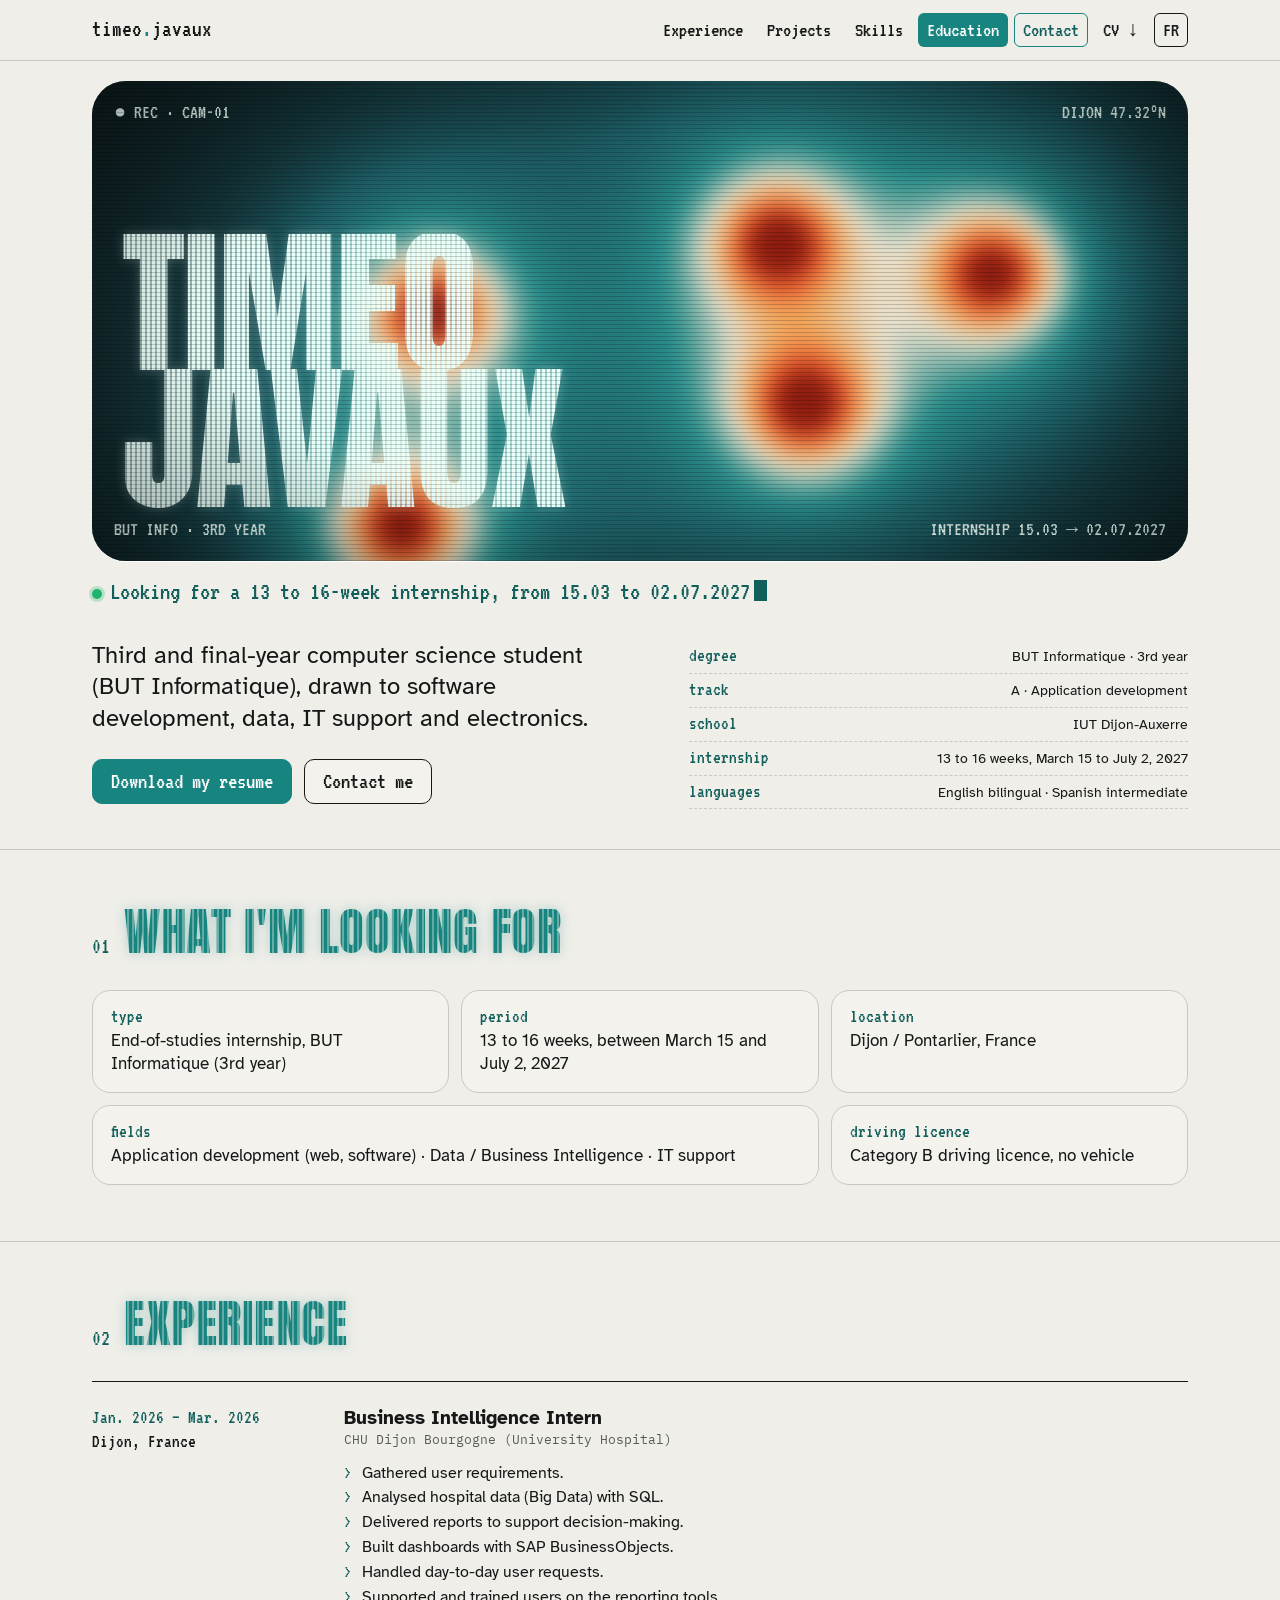
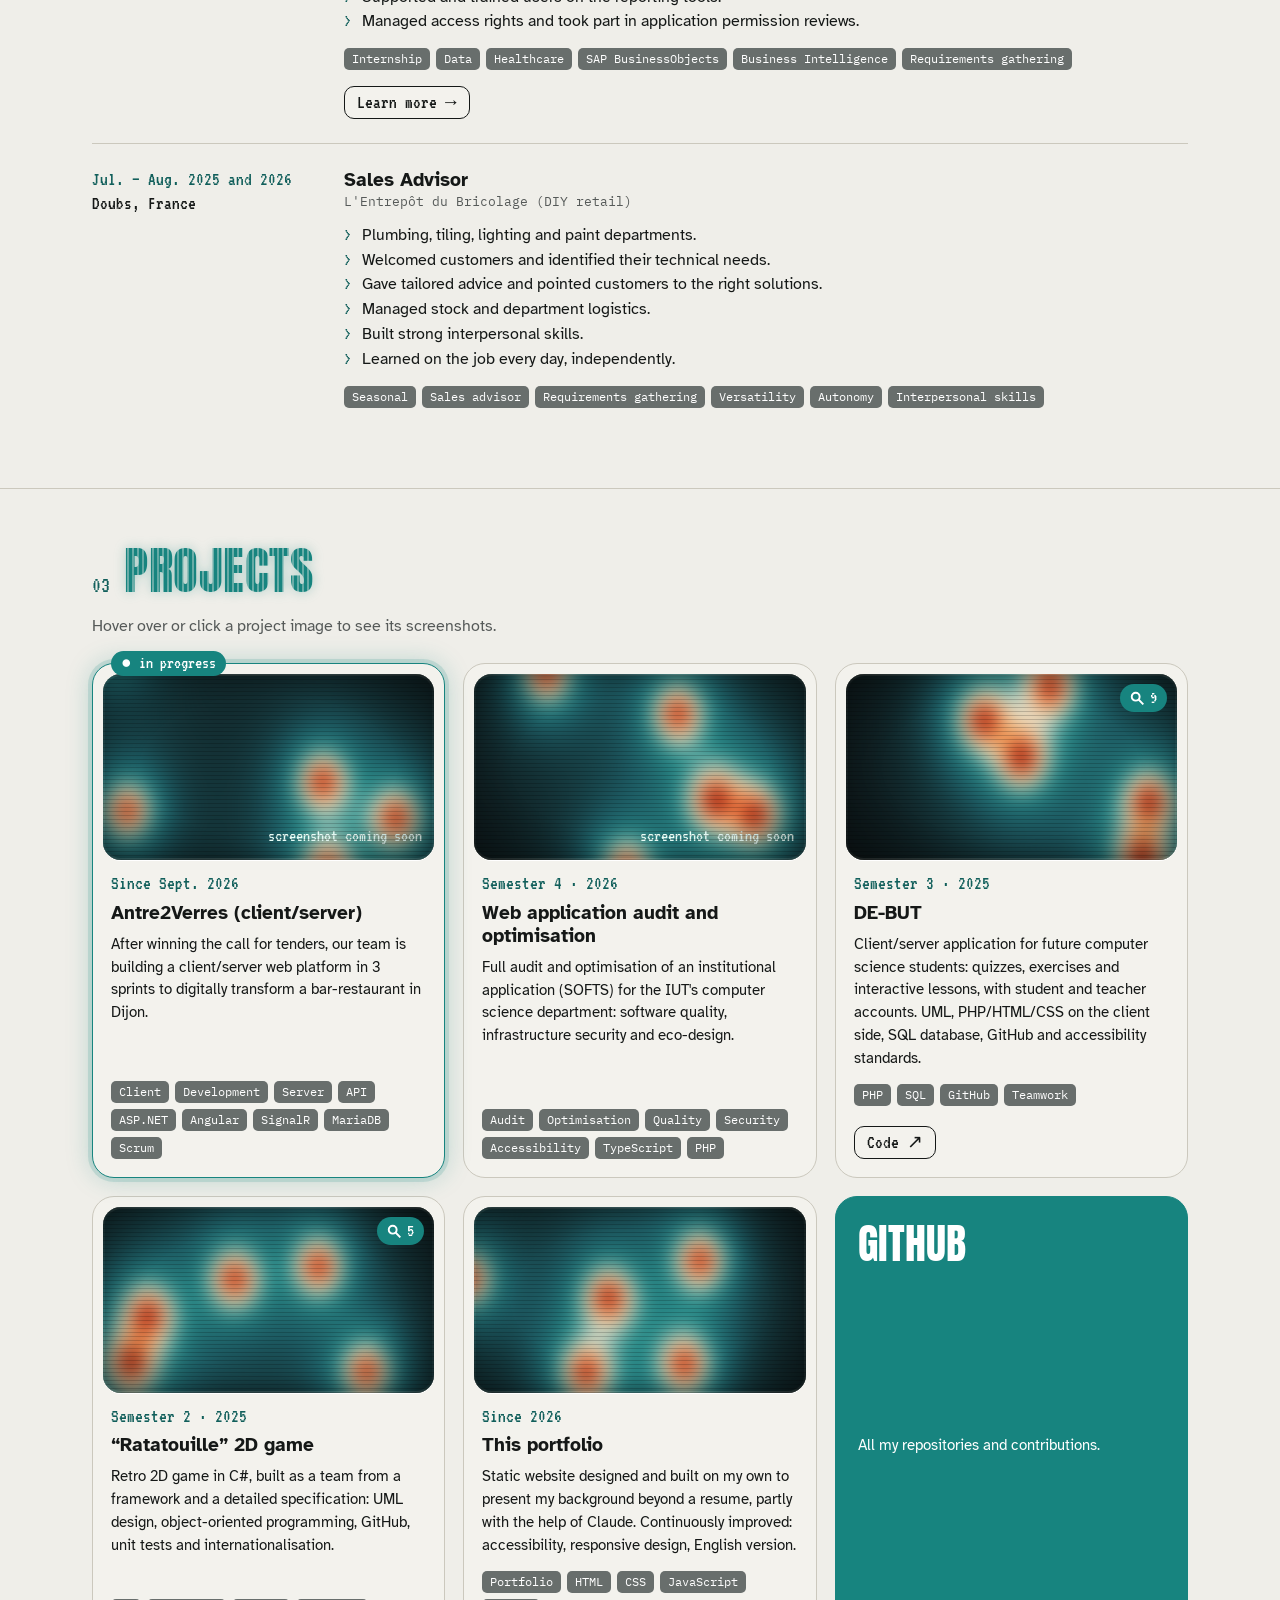
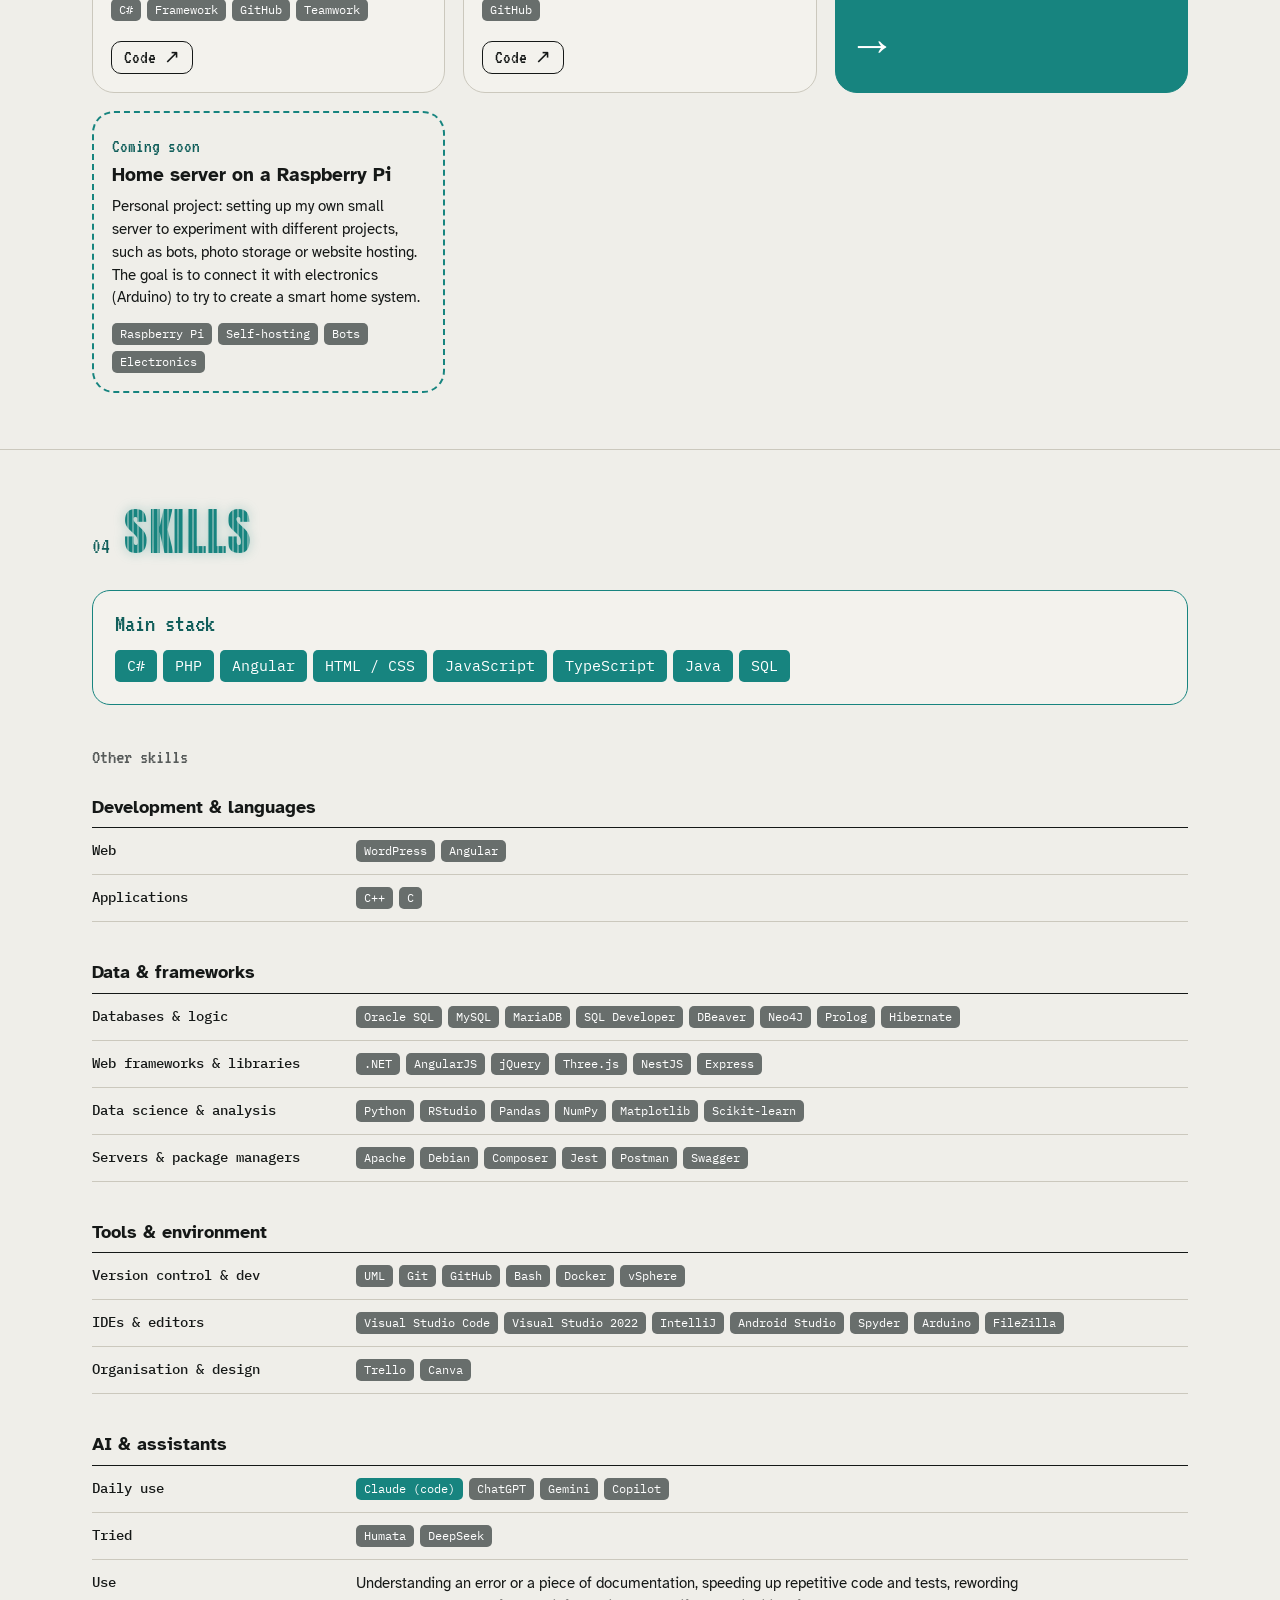
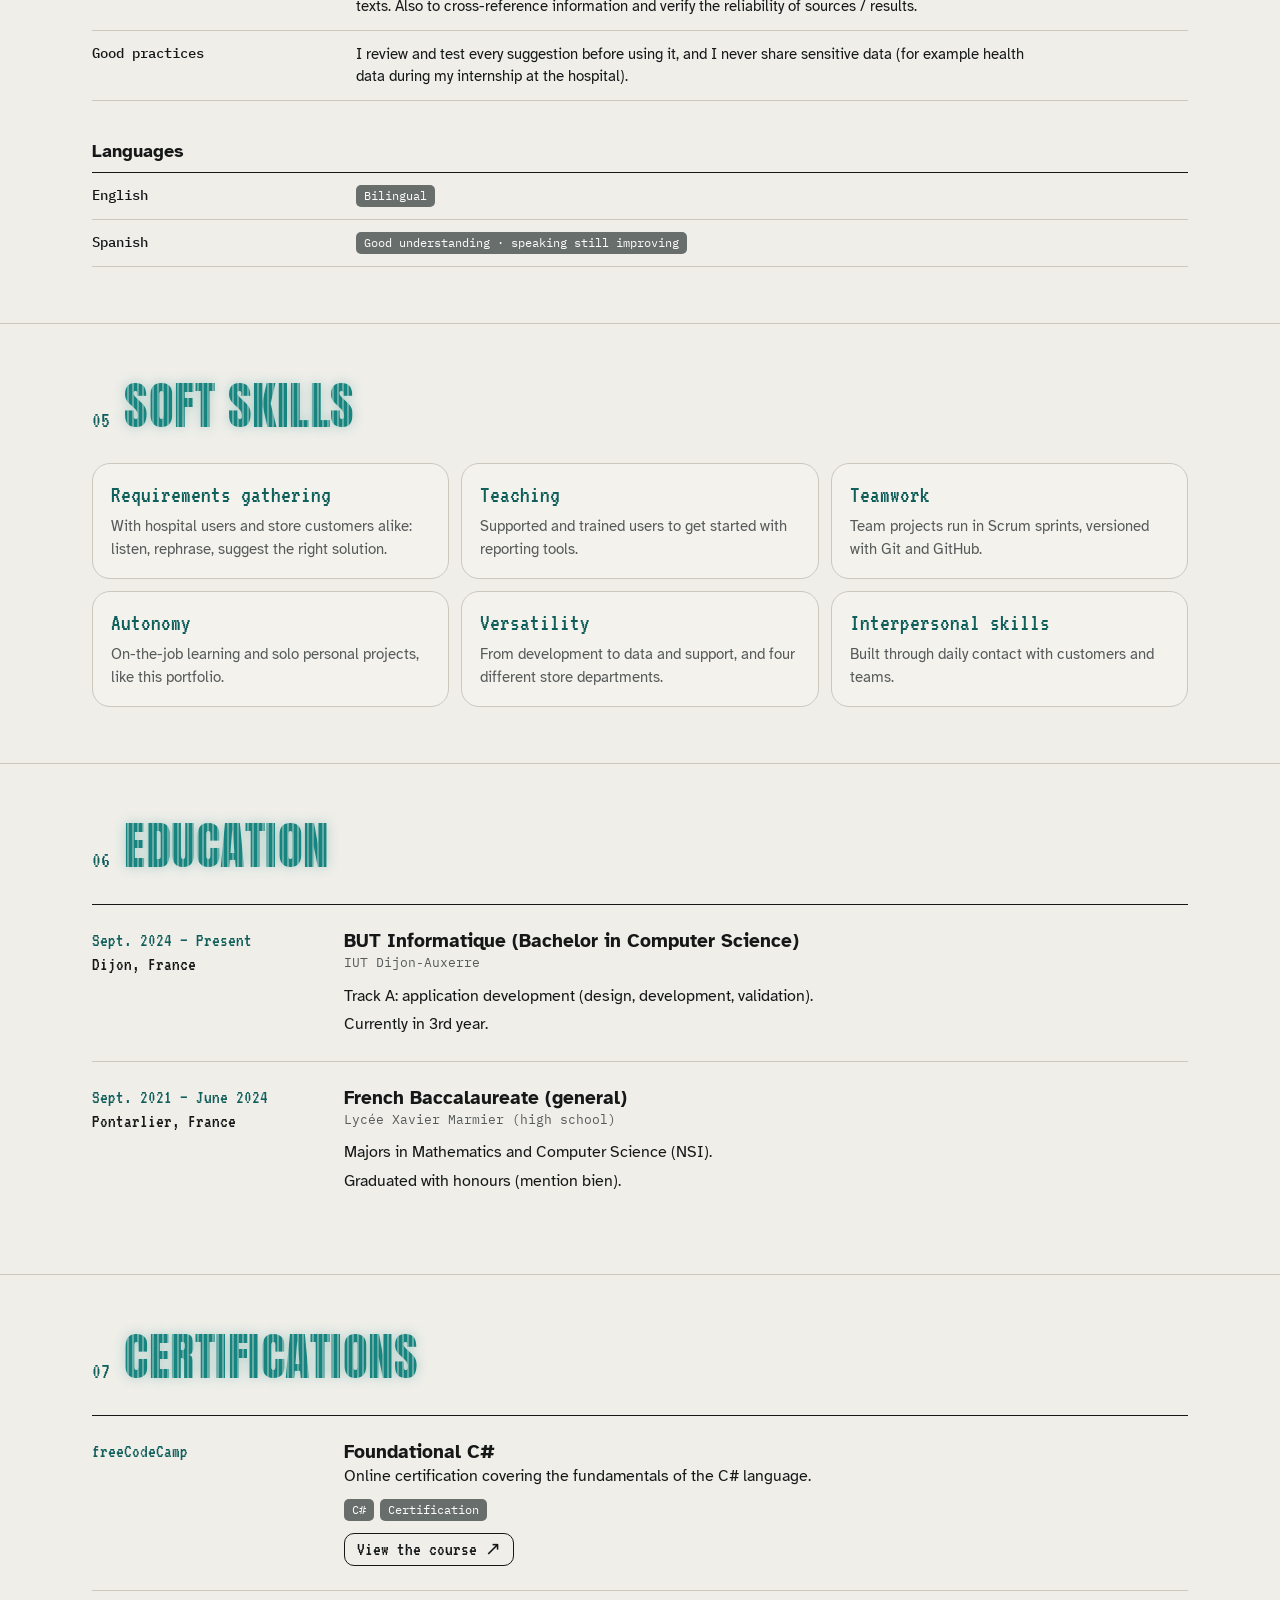
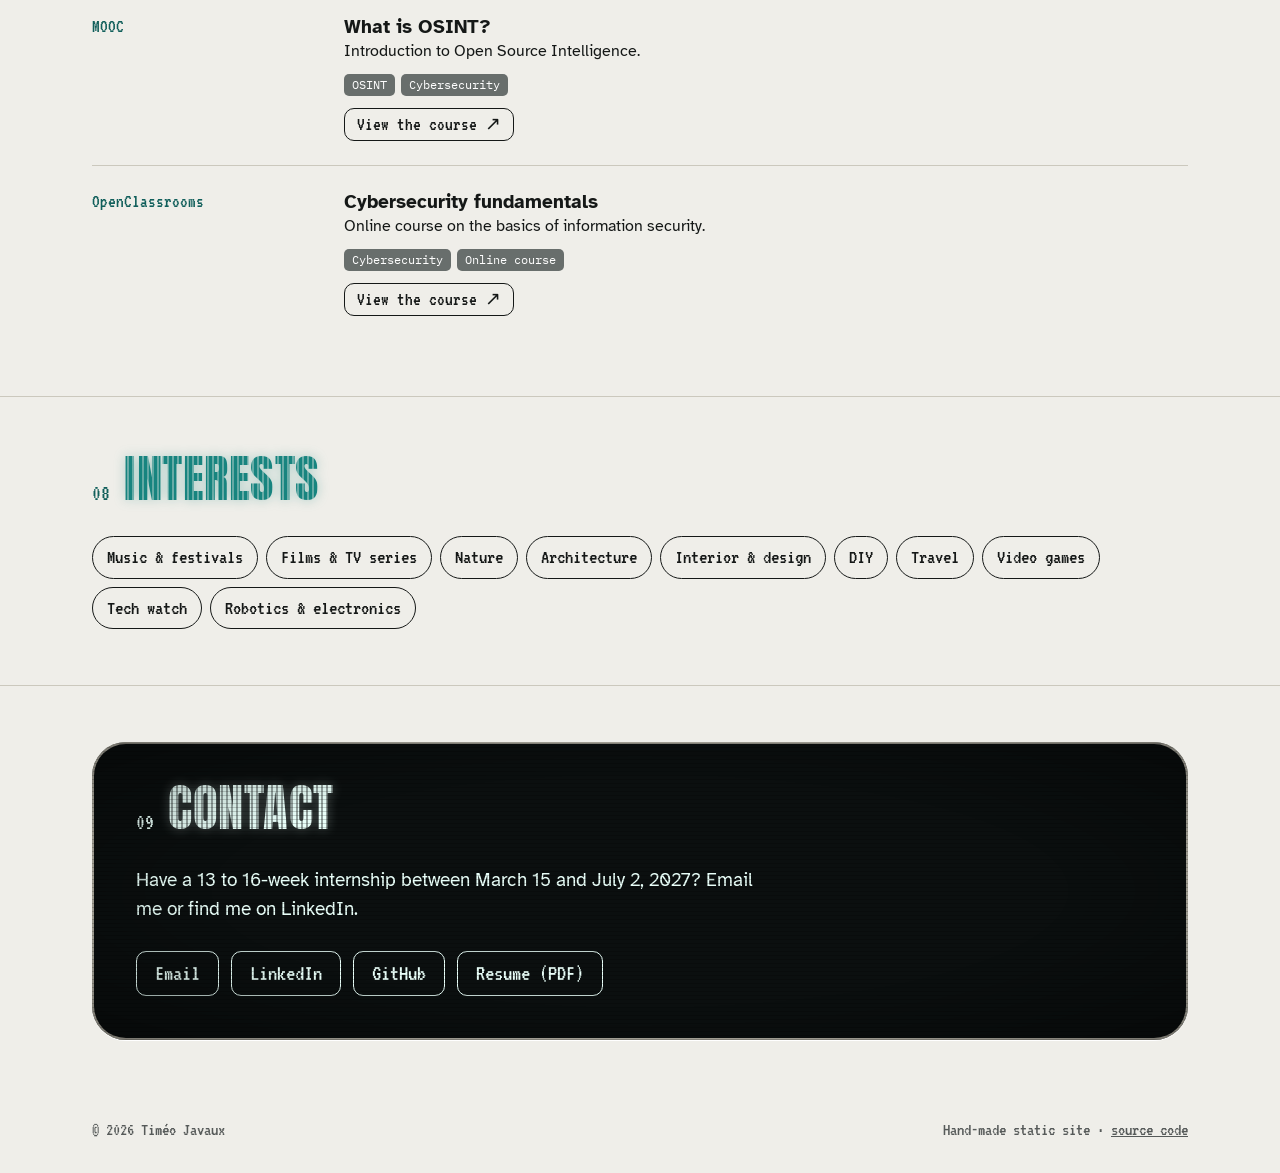
==== commit efa8d27a: "Whole new design, more modern and stylish." ====
--- a/en/index.html
+++ b/en/index.html
@@ -21,10 +21,13 @@
     <link rel="preconnect" href="https://fonts.gstatic.com" crossorigin />
     <link
       rel="stylesheet"
-      href="https://fonts.googleapis.com/css2?family=Atkinson+Hyperlegible:wght@400;700&family=IBM+Plex+Mono:wght@400;500&family=Pixelify+Sans:wght@400;600&display=swap"
+      href="https://fonts.googleapis.com/css2?family=Anton&family=Atkinson+Hyperlegible:wght@400;700&family=IBM+Plex+Mono:wght@400;500&family=VT323&display=swap"
     />
-    <link rel="stylesheet" href="../styles/style.css" />
-
+    <link rel="stylesheet" href="../styles/base.css" />
+    <link rel="stylesheet" href="../styles/layout.css" />
+    <link rel="stylesheet" href="../styles/components.css" />
+
+    <script src="../js/thermal.js" defer></script>
     <script src="../js/main.js" defer></script>
   </head>
 
@@ -33,7 +36,7 @@
 
     <header class="site-header">
       <div class="container">
-        <a class="logo" href="#top">timeo.javaux</a>
+        <a class="logo" href="#top">timeo<span>.</span>javaux</a>
 
         <nav aria-label="Main navigation">
           <button class="nav-toggle" type="button" aria-expanded="false" aria-controls="nav-list">menu</button>
@@ -57,13 +60,19 @@
     <main id="main">
       <!-- Accueil -->
       <section class="hero" id="top" aria-labelledby="hero-title">
-        <canvas class="hero__sky" aria-hidden="true"></canvas>
         <div class="container">
+          <div class="screen hero__screen">
+            <canvas class="screen__heat" aria-hidden="true"></canvas>
+            <div class="screen__hud" aria-hidden="true">
+              <div><span>● REC · CAM-01</span><span>DIJON 47.32°N</span></div>
+              <div><span>BUT INFO · 3RD YEAR</span><span>INTERNSHIP 15.03 → 02.07.2027</span></div>
+            </div>
+            <h1 class="hero__title" id="hero-title">Timéo<br />Javaux</h1>
+          </div>
           <p class="hero__status">
-            <span class="status-dot" aria-hidden="true"></span>Looking for an internship<br />
-            13 to 16 weeks · <span>15.03 → 02.07.2027</span>
+            <span class="status-dot" aria-hidden="true"></span>Looking for a 13 to 16-week internship, from 15.03
+            to 02.07.2027<span class="cursor" aria-hidden="true"></span>
           </p>
-          <h1 class="hero__title" id="hero-title">Timéo<br />Javaux</h1>
         </div>
       </section>
 
@@ -126,7 +135,7 @@
             </div>
             <div>
               <dt>location</dt>
-              <dd class="placeholder">Dijon / Pontarlier, France</dd>
+              <dd>Dijon / Pontarlier, France</dd>
             </div>
             <div class="wanted__wide">
               <dt>fields</dt>
@@ -134,7 +143,7 @@
             </div>
             <div>
               <dt>driving licence</dt>
-              <dd class="placeholder">Category B driving licence, no vehicle</dd>
+              <dd>Category B driving licence, no vehicle</dd>
             </div>
           </dl>
         </div>
@@ -219,8 +228,9 @@
 
           <!-- Screenshots -->
           <div class="projects">
-            <article class="project">
-              <button class="project__media" type="button" data-project="antre2verres" data-seed="1"></button>
+            <article class="project project--current">
+              <span class="project__badge">● in progress</span>
+              <button class="project__media screen" type="button" data-project="antre2verres" data-seed="1"></button>
               <div class="project__body">
                 <span class="project__date">Since Sept. 2026</span>
                 <h3>Antre2Verres (client/server)</h3>
@@ -235,6 +245,7 @@
                   <li class="tag">API</li>
                   <li class="tag">ASP.NET</li>
                   <li class="tag">Angular</li>
+                  <li class="tag">SignalR</li>
                   <li class="tag">MariaDB</li>
                   <li class="tag">Scrum</li>
                 </ul>
@@ -245,7 +256,7 @@
             </article>
 
             <article class="project">
-              <button class="project__media" type="button" data-project="audit-softs" data-seed="2"></button>
+              <button class="project__media screen" type="button" data-project="audit-softs" data-seed="2"></button>
               <div class="project__body">
                 <span class="project__date">Semester 4 · 2026</span>
                 <h3>Web application audit and optimisation</h3>
@@ -269,7 +280,7 @@
             </article>
 
             <article class="project">
-              <button class="project__media" type="button" data-project="de-but" data-seed="3"></button>
+              <button class="project__media screen" type="button" data-project="de-but" data-seed="3"></button>
               <div class="project__body">
                 <span class="project__date">Semester 3 · 2025</span>
                 <h3>DE-BUT</h3>
@@ -286,13 +297,19 @@
                 </ul>
                 <div class="project__actions">
                   <button class="more" type="button" data-detail="de-but">Learn more →</button>
-                  <a class="more more--ghost" href="https://github.com/timeojavaux/SAE-Website-DEBUT" target="_blank" rel="noopener">Code ↗</a>
+                  <a
+                    class="more more--ghost"
+                    href="https://github.com/timeojavaux/SAE-Website-DEBUT"
+                    target="_blank"
+                    rel="noopener"
+                    >Code ↗</a
+                  >
                 </div>
               </div>
             </article>
 
             <article class="project">
-              <button class="project__media" type="button" data-project="ratatouille" data-seed="4"></button>
+              <button class="project__media screen" type="button" data-project="ratatouille" data-seed="4"></button>
               <div class="project__body">
                 <span class="project__date">Semester 2 · 2025</span>
                 <h3>“Ratatouille” 2D game</h3>
@@ -308,19 +325,25 @@
                 </ul>
                 <div class="project__actions">
                   <button class="more" type="button" data-detail="ratatouille">Learn more →</button>
-                  <a class="more more--ghost" href="https://github.com/timeojavaux/SAE-Game-Ratatouille" target="_blank" rel="noopener">Code ↗</a>
+                  <a
+                    class="more more--ghost"
+                    href="https://github.com/timeojavaux/SAE-Game-Ratatouille"
+                    target="_blank"
+                    rel="noopener"
+                    >Code ↗</a
+                  >
                 </div>
               </div>
             </article>
 
             <article class="project">
-              <div class="project__media" data-seed="5" aria-hidden="true"></div>
+              <div class="project__media screen" data-seed="5" aria-hidden="true"></div>
               <div class="project__body">
                 <span class="project__date">Since 2026</span>
                 <h3>This portfolio</h3>
                 <p>
-                  Static website designed and built on my own to present my background beyond a resume. Continuously
-                  improved: accessibility, responsive design, English version.
+                  Static website designed and built on my own to present my background beyond a resume, partly 
+                  with the help of Claude. Continuously improved: accessibility, responsive design, English version.
                 </p>
                 <ul class="tags">
                   <li class="tag">Portfolio</li>
@@ -331,7 +354,13 @@
                 </ul>
                 <div class="project__actions">
                   <button class="more" type="button" data-detail="portfolio">Learn more →</button>
-                  <a class="more more--ghost" href="https://github.com/timeojavaux/timeojavaux.github.io" target="_blank" rel="noopener">Code ↗</a>
+                  <a
+                    class="more more--ghost"
+                    href="https://github.com/timeojavaux/timeojavaux.github.io"
+                    target="_blank"
+                    rel="noopener"
+                    >Code ↗</a
+                  >
                 </div>
               </div>
             </article>
@@ -341,6 +370,23 @@
               <p>All my repositories and contributions.</p>
               <span class="arrow" aria-hidden="true">→</span>
             </a>
+            <article class="project project--planned">
+              <div class="project__body">
+                <span class="project__date">Coming soon</span>
+                <h3>Home server on a Raspberry Pi</h3>
+                <p>
+                  Personal project: setting up my own small server to experiment with different projects, such as bots,
+                  photo storage or website hosting. The goal is to connect it with electronics (Arduino) to try to 
+                  create a smart home system.
+                </p>
+                <ul class="tags">
+                  <li class="tag">Raspberry Pi</li>
+                  <li class="tag">Self-hosting</li>
+                  <li class="tag">Bots</li>
+                  <li class="tag">Electronics</li>
+                </ul>
+              </div>
+            </article>
           </div>
         </div>
       </section>
@@ -357,14 +403,14 @@
             <div class="skills__main">
               <h3>Main stack</h3>
               <ul class="tags">
-              <li class="tag tag--main">C#</li>
-              <li class="tag tag--main">PHP</li>
-              <li class="tag tag--main">Angular</li>
-              <li class="tag tag--main">HTML / CSS</li>
-              <li class="tag tag--main">JavaScript</li>
-              <li class="tag tag--main">TypeScript</li>
-              <li class="tag tag--main">Java</li>
-              <li class="tag tag--main">SQL</li>
+                <li class="tag tag--main">C#</li>
+                <li class="tag tag--main">PHP</li>
+                <li class="tag tag--main">Angular</li>
+                <li class="tag tag--main">HTML / CSS</li>
+                <li class="tag tag--main">JavaScript</li>
+                <li class="tag tag--main">TypeScript</li>
+                <li class="tag tag--main">Java</li>
+                <li class="tag tag--main">SQL</li>
               </ul>
             </div>
             <p class="skills__label">Other skills</p>
@@ -374,6 +420,7 @@
                 <h4>Web</h4>
                 <ul class="tags">
                   <li class="tag">WordPress</li>
+                  <li class="tag">Angular</li>
                 </ul>
               </div>
               <div class="skills__row">
@@ -469,6 +516,39 @@
               </div>
             </div>
             <div class="skills__group">
+              <h3>AI &amp; assistants</h3>
+              <div class="skills__row">
+                <h4>Daily use</h4>
+                <ul class="tags">
+                  <li class="tag tag--ai">Claude (code)</li>
+                  <li class="tag">ChatGPT</li>
+                  <li class="tag">Gemini</li>
+                  <li class="tag">Copilot</li>
+                </ul>
+              </div>
+              <div class="skills__row">
+                <h4>Tried</h4>
+                <ul class="tags">
+                  <li class="tag">Humata</li>
+                  <li class="tag">DeepSeek</li>
+                </ul>
+              </div>
+              <div class="skills__row">
+                <h4>Use</h4>
+                <p>
+                  Understanding an error or a piece of documentation, speeding up repetitive code and tests, rewording
+                  texts. Also to cross-reference information and verify the reliability of sources / results.
+                </p>
+              </div>
+              <div class="skills__row">
+                <h4>Good practices</h4>
+                <p>
+                  I review and test every suggestion before using it, and I never share sensitive data (for example
+                  health data during my internship at the hospital).
+                </p>
+              </div>
+            </div>
+            <div class="skills__group">
               <h3>Languages</h3>
               <div class="skills__row">
                 <h4>English</h4>
@@ -582,7 +662,13 @@
                   <li class="tag">C#</li>
                   <li class="tag">Certification</li>
                 </ul>
-                <a class="more more--ghost" href="https://www.freecodecamp.org/learn/foundational-c-sharp-with-microsoft/" target="_blank" rel="noopener">View the course ↗</a>
+                <a
+                  class="more more--ghost"
+                  href="https://www.freecodecamp.org/learn/foundational-c-sharp-with-microsoft/"
+                  target="_blank"
+                  rel="noopener"
+                  >View the course ↗</a
+                >
               </div>
             </li>
             <li>
@@ -596,7 +682,9 @@
                   <li class="tag">OSINT</li>
                   <li class="tag">Cybersecurity</li>
                 </ul>
-                <a class="more more--ghost" href="https://mooc.osintfr.com/" target="_blank" rel="noopener">View the course ↗</a>
+                <a class="more more--ghost" href="https://mooc.osintfr.com/" target="_blank" rel="noopener"
+                  >View the course ↗</a
+                >
               </div>
             </li>
             <li>
@@ -610,7 +698,13 @@
                   <li class="tag">Cybersecurity</li>
                   <li class="tag">Online course</li>
                 </ul>
-                <a class="more more--ghost" href="https://openclassrooms.com/fr/courses/8028761-decouvrez-l-univers-de-la-cybersecurite" target="_blank" rel="noopener">View the course ↗</a>
+                <a
+                  class="more more--ghost"
+                  href="https://openclassrooms.com/fr/courses/8028761-decouvrez-l-univers-de-la-cybersecurite"
+                  target="_blank"
+                  rel="noopener"
+                  >View the course ↗</a
+                >
               </div>
             </li>
           </ol>
@@ -643,28 +737,32 @@
       <!-- Contact -->
       <section class="section contact" id="contact" aria-labelledby="contact-title">
         <div class="container">
-          <header class="section__head">
-            <span class="section__index">09</span>
-            <h2 class="section__title" id="contact-title">Contact</h2>
-          </header>
-
-          <p class="contact__lead">
-            Have a 13 to 16-week internship between March 15 and July 2, 2027? Email me or find me on LinkedIn.
-          </p>
-          <ul class="contact__links">
-            <li>
-              <a class="button" href="mailto:timeo.javaux@iut-dijon.u-bourgogne.fr">Email</a>
-            </li>
-            <li>
-              <a class="button" href="https://linkedin.com/in/timeojavaux" target="_blank" rel="noopener">LinkedIn</a>
-            </li>
-            <li>
-              <a class="button" href="https://github.com/timeojavaux" target="_blank" rel="noopener">GitHub</a>
-            </li>
-            <li>
-              <a class="button" href="../CV_Stage_Tim%C3%A9o_Javaux.pdf" target="_blank" rel="noopener">Resume (PDF)</a>
-            </li>
-          </ul>
+          <div class="screen contact__panel">
+            <header class="section__head">
+              <span class="section__index">09</span>
+              <h2 class="section__title" id="contact-title">Contact</h2>
+            </header>
+
+            <p class="contact__lead">
+              Have a 13 to 16-week internship between March 15 and July 2, 2027? Email me or find me on LinkedIn.
+            </p>
+            <ul class="contact__links">
+              <li>
+                <a class="button" href="mailto:timeo.javaux@iut-dijon.u-bourgogne.fr">Email</a>
+              </li>
+              <li>
+                <a class="button" href="https://linkedin.com/in/timeojavaux" target="_blank" rel="noopener">LinkedIn</a>
+              </li>
+              <li>
+                <a class="button" href="https://github.com/timeojavaux" target="_blank" rel="noopener">GitHub</a>
+              </li>
+              <li>
+                <a class="button" href="../CV_Stage_Tim%C3%A9o_Javaux.pdf" target="_blank" rel="noopener"
+                  >Resume (PDF)</a
+                >
+              </li>
+            </ul>
+          </div>
         </div>
       </section>
     </main>
@@ -704,7 +802,9 @@
     <!-- Content of the “Learn more” panels (one <template> per panel) -->
     <template id="detail-chu">
       <h2 id="drawer-title">Business Intelligence internship</h2>
-      <p class="detail__meta">CHU Dijon Bourgogne (University Hospital) · Digital Services Department · Jan. 19 → Mar. 20, 2026</p>
+      <p class="detail__meta">
+        CHU Dijon Bourgogne (University Hospital) · Digital Services Department · Jan. 19 → Mar. 20, 2026
+      </p>
       <p class="detail__lead">
         Second-year internship in the hospital's BI team, driven by one question:
         <em>how do you turn raw hospital data into reliable indicators that help departments make decisions?</em>
@@ -719,47 +819,55 @@
 
       <h3>Context</h3>
       <p>
-        The Dijon Bourgogne University Hospital is the region's largest employer (around 9,000 staff). Its Digital Services
-        Department has over 90 people. I joined the Business Intelligence team, which turns data from hospital software into
-        decision-support reports.
+        The Dijon Bourgogne University Hospital is the region's largest employer (around 9,000 staff). Its Digital
+        Services Department has over 90 people. I joined the Business Intelligence team, which turns data from hospital
+        software into decision-support reports.
       </p>
       <p>
-        Requests come in as GLPI tickets from departments (doctors, managers, HR…). My job: understand the real business need
-        behind each request, then translate it into reliable queries and reports.
+        Requests come in as GLPI tickets from departments (doctors, managers, HR…). My job: understand the real business
+        need behind each request, then translate it into reliable queries and reports.
       </p>
 
       <h3>Missions</h3>
 
       <h4>COSI study: the main project</h4>
       <p>
-        A psychiatry resident needed the results of 11 lab tests for a cohort of patients, within a window of 5 days before to
-        5 days after their admission.
+        A psychiatry resident needed the results of 11 lab tests for a cohort of patients, within a window of 5 days
+        before to 5 days after their admission.
       </p>
       <ul>
         <li>First attempt with SAP BusinessObjects, which could not reach the required level of detail.</li>
-        <li>Switched to direct SQL on Oracle (with DBeaver): <code>ROW_NUMBER() OVER (PARTITION BY …)</code> to keep only the first result per patient, <code>CASE WHEN</code> to pivot test rows into columns.</li>
+        <li>
+          Switched to direct SQL on Oracle (with DBeaver): <code>ROW_NUMBER() OVER (PARTITION BY …)</code> to keep only
+          the first result per patient, <code>CASE WHEN</code> to pivot test rows into columns.
+        </li>
         <li>Dedicated query for CRP, stored as <code>CLOB</code> with some text values (“&lt;0.4”).</li>
-        <li>Unit normalisation (mmol/L or g/L depending on labels) and loading into the resident's Excel file, following an ETL approach.</li>
+        <li>
+          Unit normalisation (mmol/L or g/L depending on labels) and loading into the resident's Excel file, following
+          an ETL approach.
+        </li>
       </ul>
       <p>Delivered and approved by the user.</p>
 
       <h4>“Staff data” report</h4>
       <p>
-        BusinessObjects report listing all staff present in 2025 (ID, RPPS number, working time, assignment…), used to update the
-        hospital's research directories. It required joining two different BO universes. Delivered and approved.
+        BusinessObjects report listing all staff present in 2025 (ID, RPPS number, working time, assignment…), used to
+        update the hospital's research directories. It required joining two different BO universes. Delivered and
+        approved.
       </p>
 
       <h4>Recovery room activity (SSPI PTME)</h4>
       <p>
-        Indicators comparing 2024 and 2025 (occupancy rate, average surgery duration) for an understaffed department that needed
-        facts to support its workload. I handled the request from requirements gathering to the first visualisations.
+        Indicators comparing 2024 and 2025 (occupancy rate, average surgery duration) for an understaffed department
+        that needed facts to support its workload. I handled the request from requirements gathering to the first
+        visualisations.
       </p>
 
       <h4>BusinessObjects access review</h4>
       <p>
-        Annual audit of BO folder access for the hospital's 27 departments: inventory, sending to referents, follow-ups and a
-        tracking file. Result: around forty unjustified access rights revoked. I also spotted a flaw in the GLPI access request form
-        (a group pre-selected by default), which was then fixed.
+        Annual audit of BO folder access for the hospital's 27 departments: inventory, sending to referents, follow-ups
+        and a tracking file. Result: around forty unjustified access rights revoked. I also spotted a flaw in the GLPI
+        access request form (a group pre-selected by default), which was then fixed.
       </p>
 
       <h4>User support</h4>
@@ -770,7 +878,11 @@
       </ul>
 
       <figure>
-        <img src="../img/chu/planning-stage.png" alt="Gantt chart of the missions during the internship" loading="lazy">
+        <img
+          src="../img/chu/planning-stage.png"
+          alt="Gantt chart of the missions during the internship"
+          loading="lazy"
+        />
         <figcaption>Mission schedule over the internship.</figcaption>
       </figure>
 
@@ -786,19 +898,23 @@
 
       <h3>Takeaways</h3>
       <p>
-        Degree skills put into practice: <strong>managing data</strong> and <strong>developing applications</strong>.
-        On a personal level: a first real work experience, autonomy, teamwork and a lot of communication with non-technical users.
+        Degree skills put into practice: <strong>managing data</strong> and <strong>developing applications</strong>. On
+        a personal level: a first real work experience, autonomy, teamwork and a lot of communication with non-technical
+        users.
       </p>
       <p>
-        The main challenge was the complexity of the hospital information system, with many tools and a medical vocabulary to learn
-        in order to bridge the gap between medical and technical language.
+        The main challenge was the complexity of the hospital information system, with many tools and a medical
+        vocabulary to learn in order to bridge the gap between medical and technical language.
       </p>
       <p class="detail__note">Health data being confidential, no report or query screenshot is shown here.</p>
     </template>
     <template id="detail-antre2verres">
       <h2 id="drawer-title">Antre2Verres (client/server)</h2>
       <p class="detail__meta">Since Sept. 2026 · team project · 3 Scrum sprints</p>
-      <p class="detail__lead">After winning the call for tenders, our team is building a client/server web platform to digitally transform a bar-restaurant in Dijon.</p>
+      <p class="detail__lead">
+        After winning the call for tenders, our team is building a client/server web platform to digitally transform a
+        bar-restaurant in Dijon.
+      </p>
 
       <h3>My role</h3>
       <p class="placeholder">To fill in: what I built myself, the features I was responsible for…</p>
@@ -808,14 +924,16 @@
 
       <h3>Outcome</h3>
       <p>Call for tenders won. Project in progress.</p>
-
 
       <p class="detail__note">Screenshots: click the image on the project card.</p>
     </template>
     <template id="detail-audit-softs">
       <h2 id="drawer-title">Web application audit and optimisation</h2>
       <p class="detail__meta">Semester 4 · 2026 · team project</p>
-      <p class="detail__lead">Full audit and optimisation of an institutional application (SOFTS) for the IUT's computer science department: software quality, infrastructure security and eco-design.</p>
+      <p class="detail__lead">
+        Full audit and optimisation of an institutional application (SOFTS) for the IUT's computer science department:
+        software quality, infrastructure security and eco-design.
+      </p>
 
       <h3>My role</h3>
       <p class="placeholder">To fill in: what I built myself, the features I was responsible for…</p>
@@ -825,14 +943,16 @@
 
       <h3>Outcome</h3>
       <p class="placeholder">To fill in: grade, delivery, feedback from the client or teachers…</p>
-
 
       <p class="detail__note">Screenshots: click the image on the project card.</p>
     </template>
     <template id="detail-de-but">
       <h2 id="drawer-title">DE-BUT</h2>
       <p class="detail__meta">Semester 3 · 2025 · team project</p>
-      <p class="detail__lead">Client/server application for future computer science students: quizzes, exercises and interactive lessons, with student and teacher accounts.</p>
+      <p class="detail__lead">
+        Client/server application for future computer science students: quizzes, exercises and interactive lessons, with
+        student and teacher accounts.
+      </p>
 
       <h3>My role</h3>
       <p class="placeholder">To fill in: what I built myself, the features I was responsible for…</p>
@@ -844,13 +964,20 @@
       <p class="placeholder">To fill in: grade, delivery, feedback from the client or teachers…</p>
 
       <h3>Links</h3>
-      <p><a href="https://github.com/timeojavaux/SAE-Website-DEBUT" target="_blank" rel="noopener">View the code on GitHub ↗</a></p>
+      <p>
+        <a href="https://github.com/timeojavaux/SAE-Website-DEBUT" target="_blank" rel="noopener"
+          >View the code on GitHub ↗</a
+        >
+      </p>
       <p class="detail__note">Screenshots: click the image on the project card.</p>
     </template>
     <template id="detail-ratatouille">
       <h2 id="drawer-title">“Ratatouille” 2D game</h2>
       <p class="detail__meta">Semester 2 · 2025 · team project</p>
-      <p class="detail__lead">Retro 2D game in C#, built from a framework and a detailed specification: UML design, object-oriented programming, unit tests and internationalisation.</p>
+      <p class="detail__lead">
+        Retro 2D game in C#, built from a framework and a detailed specification: UML design, object-oriented
+        programming, unit tests and internationalisation.
+      </p>
 
       <h3>My role</h3>
       <p class="placeholder">To fill in: what I built myself, the features I was responsible for…</p>
@@ -862,7 +989,11 @@
       <p class="placeholder">To fill in: grade, delivery, feedback from the client or teachers…</p>
 
       <h3>Links</h3>
-      <p><a href="https://github.com/timeojavaux/SAE-Game-Ratatouille" target="_blank" rel="noopener">View the code on GitHub ↗</a></p>
+      <p>
+        <a href="https://github.com/timeojavaux/SAE-Game-Ratatouille" target="_blank" rel="noopener"
+          >View the code on GitHub ↗</a
+        >
+      </p>
       <p class="detail__note">Screenshots: click the image on the project card.</p>
     </template>
     <template id="detail-portfolio">
@@ -880,7 +1011,11 @@
       <p class="placeholder">To fill in: grade, delivery, feedback from the client or teachers…</p>
 
       <h3>Links</h3>
-      <p><a href="https://github.com/timeojavaux/timeojavaux.github.io" target="_blank" rel="noopener">View the code on GitHub ↗</a></p>
+      <p>
+        <a href="https://github.com/timeojavaux/timeojavaux.github.io" target="_blank" rel="noopener"
+          >View the code on GitHub ↗</a
+        >
+      </p>
     </template>
   </body>
 </html>
--- a/styles/base.css
+++ b/styles/base.css
@@ -0,0 +1,201 @@
+/* ==========================================================================
+   Base : variables, remise à zéro, typographie, utilitaires
+   ========================================================================== */
+
+:root {
+  /* Couleur principale (texte en lignes de balayage, liens, repères) */
+  --accent: #17847f;
+  --accent-text: color-mix(in srgb, var(--accent), #000 28%); /* version plus foncée, lisible en petit */
+
+  /* Fond et texte */
+  --bg: #efeee9;
+  --paper: #f3f2ed;
+  --ink: #151817;
+  --muted: #565a59;
+  --rule: #cbc8bd;
+
+  /* Écrans (accueil, contact, vignettes) */
+  --screen: #0b0f0f;
+  --screen-text: #e9fff9;
+
+  /* Tags et voyant « disponible » */
+  --tag: #686e6c;
+  --live: #1fb36b;
+
+  /* Image thermique : du plus froid au plus chaud (lu par js/thermal.js) */
+  --heat-palette: #0b0b0c #1d5b63 #2a8f8c #e9e2cf #f2a65a #e8542a #8c1d10;
+
+  /* Typographies */
+  --font-display: "Anton", Impact, "Arial Narrow", sans-serif;
+  --font-ui: "VT323", "Courier New", monospace;
+  --font-text: "Atkinson Hyperlegible", system-ui, sans-serif;
+  --font-mono: "IBM Plex Mono", ui-monospace, monospace;
+
+  /* Mise en page */
+  --gutter: 32px;
+  --max: 1160px;
+  --radius: 18px;
+  --radius-screen: 34px;
+  --line: 1.5px solid var(--ink);
+}
+
+/* --------------------------------------------------------------------------
+   Remise à zéro
+   -------------------------------------------------------------------------- */
+
+*,
+*::before,
+*::after {
+  box-sizing: border-box;
+}
+
+* {
+  margin: 0;
+}
+
+html {
+  scroll-behavior: smooth;
+  scroll-padding-top: 72px;
+}
+
+body {
+  background: var(--bg);
+  color: var(--ink);
+  font-family: var(--font-text);
+  font-size: 1rem;
+  line-height: 1.55;
+  -webkit-font-smoothing: antialiased;
+}
+
+img,
+canvas {
+  display: block;
+  max-width: 100%;
+}
+
+a {
+  color: inherit;
+}
+
+ul,
+ol {
+  padding: 0;
+  list-style: none;
+}
+
+button {
+  font: inherit;
+  color: inherit;
+}
+
+:focus-visible {
+  outline: 3px solid var(--accent);
+  outline-offset: 2px;
+}
+
+/* --------------------------------------------------------------------------
+   Effets typographiques réutilisables
+   -------------------------------------------------------------------------- */
+
+/* Texte rempli de lignes verticales, comme sur un écran cathodique */
+.scanline-text,
+.hero__title,
+.section__title {
+  background: repeating-linear-gradient(
+    90deg,
+    var(--scan-color, var(--accent)) 0 3px,
+    color-mix(in srgb, var(--scan-color, var(--accent)), transparent 45%) 3px 5px
+  );
+  -webkit-background-clip: text;
+  background-clip: text;
+  color: transparent;
+  filter: drop-shadow(0 0 6px color-mix(in srgb, var(--scan-color, var(--accent)), transparent 65%));
+}
+
+/* Curseur qui clignote */
+.cursor {
+  display: inline-block;
+  width: 0.5em;
+  height: 0.8em;
+  margin-left: 4px;
+  background: currentColor;
+  vertical-align: -0.06em;
+  animation: blink 1s steps(1) infinite;
+}
+
+@keyframes blink {
+  50% {
+    opacity: 0;
+  }
+}
+
+/* --------------------------------------------------------------------------
+   Utilitaires
+   -------------------------------------------------------------------------- */
+
+.container {
+  width: 100%;
+  max-width: var(--max);
+  margin-inline: auto;
+  padding-inline: var(--gutter);
+}
+
+/* L'attribut hidden doit toujours l'emporter, même sur un display défini ailleurs */
+[hidden] {
+  display: none !important;
+}
+
+.visually-hidden {
+  position: absolute;
+  width: 1px;
+  height: 1px;
+  overflow: hidden;
+  clip: rect(0 0 0 0);
+  white-space: nowrap;
+}
+
+.skip-link {
+  position: absolute;
+  left: var(--gutter);
+  top: -100px;
+  z-index: 100;
+  padding: 8px 12px;
+  background: var(--ink);
+  color: var(--bg);
+  font-family: var(--font-ui);
+  font-size: 1.2rem;
+}
+
+.skip-link:focus {
+  top: 8px;
+}
+
+.placeholder {
+  color: var(--muted);
+  font-style: italic;
+}
+
+/* --------------------------------------------------------------------------
+   Préférences d'accessibilité
+   -------------------------------------------------------------------------- */
+
+@media (max-width: 720px) {
+  :root {
+    --gutter: 16px;
+    --radius-screen: 24px;
+  }
+}
+
+@media (prefers-reduced-motion: reduce) {
+  html {
+    scroll-behavior: auto;
+  }
+
+  *,
+  *::before,
+  *::after {
+    animation-duration: 0.01ms !important;
+    animation-iteration-count: 1 !important;
+    transition-duration: 0.01ms !important;
+  }
+}
--- a/styles/layout.css
+++ b/styles/layout.css
@@ -0,0 +1,305 @@
+/* ==========================================================================
+   Mise en page : en-tête, accueil, introduction, sections, contact, pied
+   ========================================================================== */
+
+/* --------------------------------------------------------------------------
+   En-tête et navigation
+   -------------------------------------------------------------------------- */
+
+.site-header {
+  position: sticky;
+  top: 0;
+  z-index: 50;
+  background: color-mix(in srgb, var(--bg), transparent 8%);
+  backdrop-filter: blur(6px);
+  border-bottom: 1px solid var(--rule);
+}
+
+.site-header .container {
+  display: flex;
+  align-items: center;
+  justify-content: space-between;
+  gap: 24px;
+  min-height: 60px;
+}
+
+.logo {
+  font-family: var(--font-ui);
+  font-size: 1.5rem;
+  text-decoration: none;
+}
+
+.logo span {
+  color: var(--accent);
+}
+
+.nav-toggle {
+  display: none;
+  padding: 2px 12px;
+  border: var(--line);
+  border-radius: 8px;
+  background: transparent;
+  font-family: var(--font-ui);
+  font-size: 1.25rem;
+  cursor: pointer;
+}
+
+.nav-list {
+  display: flex;
+  align-items: center;
+  gap: 6px;
+  font-family: var(--font-ui);
+  font-size: 1.3rem;
+}
+
+.nav-list a {
+  display: block;
+  padding: 0 8px;
+  border: 1.5px solid transparent;
+  border-radius: 6px;
+  text-decoration: none;
+}
+
+.nav-list a:hover,
+.nav-list a[aria-current="true"] {
+  background: var(--accent);
+  color: #fff;
+}
+
+.nav-list .nav-contact {
+  border-color: var(--accent);
+  color: var(--accent-text);
+}
+
+.nav-list .nav-lang {
+  border-color: var(--ink);
+}
+
+/* --------------------------------------------------------------------------
+   Accueil : l'écran thermique
+   -------------------------------------------------------------------------- */
+
+.hero {
+  padding-top: 20px;
+}
+
+.hero__screen {
+  height: clamp(340px, 58vh, 480px);
+}
+
+.hero__title {
+  --scan-color: var(--screen-text);
+  position: absolute;
+  z-index: 2;
+  left: 30px;
+  bottom: 52px;
+  font-family: var(--font-display);
+  font-weight: 400;
+  font-size: clamp(4rem, 13vw, 10rem);
+  line-height: 0.86;
+  letter-spacing: -0.01em;
+  text-transform: uppercase;
+}
+
+.hero__status {
+  margin-top: 16px;
+  font-family: var(--font-ui);
+  font-size: 1.6rem;
+  line-height: 1.2;
+  color: var(--accent-text);
+}
+
+/* --------------------------------------------------------------------------
+   Introduction
+   -------------------------------------------------------------------------- */
+
+.intro .container {
+  display: grid;
+  grid-template-columns: 1.1fr 1fr;
+  gap: 48px;
+  padding-block: 32px 40px;
+}
+
+.intro__lead {
+  font-size: clamp(1.25rem, 2.3vw, 1.5rem);
+  line-height: 1.32;
+}
+
+.intro__actions {
+  display: flex;
+  flex-wrap: wrap;
+  gap: 12px;
+  margin-top: 24px;
+}
+
+.facts {
+  align-self: end;
+  font-size: 0.9rem;
+}
+
+.facts div {
+  display: flex;
+  justify-content: space-between;
+  gap: 16px;
+  padding: 4px 0;
+  border-bottom: 1px dashed var(--rule);
+}
+
+.facts dt {
+  font-family: var(--font-ui);
+  font-size: 1.2rem;
+  line-height: 1.3;
+  color: var(--accent-text);
+}
+
+.facts dd {
+  text-align: right;
+  align-self: center;
+}
+
+/* --------------------------------------------------------------------------
+   Sections
+   -------------------------------------------------------------------------- */
+
+.section {
+  padding-block: 56px;
+  border-top: 1px solid var(--rule);
+}
+
+.section__head {
+  display: flex;
+  align-items: baseline;
+  gap: 14px;
+  margin-bottom: 26px;
+}
+
+.section__index {
+  font-family: var(--font-ui);
+  font-size: 1.4rem;
+  color: var(--accent-text);
+}
+
+.section__title {
+  font-family: var(--font-display);
+  font-weight: 400;
+  font-size: clamp(2.2rem, 4.5vw, 3.2rem);
+  line-height: 1;
+  text-transform: uppercase;
+  letter-spacing: 0.01em;
+}
+
+.section__note {
+  margin: -14px 0 24px;
+  color: var(--muted);
+  max-width: 62ch;
+}
+
+/* --------------------------------------------------------------------------
+   Contact : un second écran, sombre
+   -------------------------------------------------------------------------- */
+
+.contact__panel {
+  padding: 40px clamp(20px, 4vw, 44px) 44px;
+  color: var(--screen-text);
+}
+
+.contact .section__index {
+  color: var(--screen-text);
+}
+
+.contact .section__title {
+  --scan-color: var(--screen-text);
+}
+
+.contact__lead {
+  max-width: 52ch;
+  margin-bottom: 26px;
+  font-size: 1.2rem;
+}
+
+.contact__links {
+  display: flex;
+  flex-wrap: wrap;
+  gap: 12px;
+}
+
+/* --------------------------------------------------------------------------
+   Pied de page
+   -------------------------------------------------------------------------- */
+
+.site-footer {
+  padding-block: 20px 28px;
+  font-family: var(--font-ui);
+  font-size: 1.15rem;
+  color: var(--muted);
+}
+
+.site-footer .container {
+  display: flex;
+  flex-wrap: wrap;
+  justify-content: space-between;
+  gap: 12px;
+}
+
+/* --------------------------------------------------------------------------
+   Téléphones
+   -------------------------------------------------------------------------- */
+
+@media (max-width: 720px) {
+  .nav-toggle {
+    display: block;
+  }
+
+  .nav-list {
+    display: none;
+    position: absolute;
+    top: 100%;
+    left: 0;
+    right: 0;
+    flex-direction: column;
+    align-items: stretch;
+    gap: 0;
+    padding: 8px var(--gutter) 14px;
+    background: var(--bg);
+    border-bottom: 1px solid var(--rule);
+  }
+
+  .nav-list.is-open {
+    display: flex;
+  }
+
+  .nav-list a {
+    padding: 8px 10px;
+  }
+
+  .hero__screen {
+    height: 320px;
+  }
+
+  .hero__title {
+    left: 18px;
+    bottom: 22px;
+  }
+
+  /* Sur petit écran, seuls les repères du haut restent affichés */
+  .hero .screen__hud {
+    font-size: 1rem;
+  }
+
+  .hero .screen__hud div:last-child {
+    display: none;
+  }
+
+  .hero__status {
+    font-size: 1.3rem;
+  }
+
+  .intro .container {
+    grid-template-columns: 1fr;
+    gap: 22px;
+  }
+
+  .section {
+    padding-block: 40px;
+  }
+}
--- a/styles/components.css
+++ b/styles/components.css
@@ -0,0 +1,886 @@
+/* ==========================================================================
+   Composants : écran, boutons, tags, listes, projets, compétences,
+   panneau « En savoir plus », visionneuse de captures
+   ========================================================================== */
+
+/* --------------------------------------------------------------------------
+   Écran (accueil, contact, vignettes de projets)
+   -------------------------------------------------------------------------- */
+
+.screen {
+  position: relative;
+  overflow: hidden;
+  border-radius: var(--radius-screen);
+  background: var(--screen);
+  box-shadow:
+    inset 0 0 0 2px #b5b2a6,
+    0 1px 0 #fff;
+}
+
+/* Lignes de balayage + assombrissement des bords */
+.screen::after {
+  content: "";
+  position: absolute;
+  inset: 0;
+  z-index: 3;
+  pointer-events: none;
+  border-radius: inherit;
+  background:
+    repeating-linear-gradient(0deg, rgb(0 0 0 / 0.18) 0 1px, transparent 1px 4px),
+    radial-gradient(ellipse at center, transparent 55%, rgb(0 0 0 / 0.35));
+}
+
+/* Image thermique : dessinée en basse définition puis floutée */
+.screen__heat {
+  position: absolute;
+  inset: 0;
+  width: 100%;
+  height: 100%;
+  filter: blur(9px);
+  transform: scale(1.08);
+}
+
+/* Repères façon caméra, dans les coins */
+.screen__hud {
+  position: absolute;
+  inset: 0;
+  z-index: 2;
+  display: flex;
+  flex-direction: column;
+  justify-content: space-between;
+  padding: 16px 22px;
+  font-family: var(--font-ui);
+  font-size: 1.25rem;
+  color: var(--screen-text);
+  pointer-events: none;
+}
+
+.screen__hud div {
+  display: flex;
+  justify-content: space-between;
+  gap: 12px;
+  white-space: nowrap;
+}
+
+/* --------------------------------------------------------------------------
+   Boutons
+   -------------------------------------------------------------------------- */
+
+.button,
+.more {
+  display: inline-flex;
+  align-items: center;
+  gap: 8px;
+  border: var(--line);
+  border-radius: 10px;
+  background: var(--paper);
+  color: var(--ink);
+  font-family: var(--font-ui);
+  line-height: 1;
+  text-decoration: none;
+  cursor: pointer;
+  transition:
+    background 0.15s,
+    color 0.15s,
+    transform 0.15s;
+}
+
+.button {
+  padding: 10px 18px;
+  font-size: 1.45rem;
+}
+
+.more {
+  padding: 6px 12px;
+  font-size: 1.2rem;
+}
+
+.button:hover,
+.more:hover {
+  background: var(--accent);
+  border-color: var(--accent);
+  color: #fff;
+  transform: translateY(-1px);
+}
+
+.button--accent {
+  background: var(--accent);
+  border-color: var(--accent);
+  color: #fff;
+}
+
+.button--accent:hover {
+  background: var(--ink);
+  border-color: var(--ink);
+}
+
+.more--ghost {
+  background: transparent;
+}
+
+/* Boutons posés sur un écran sombre */
+.screen .button {
+  background: transparent;
+  border-color: var(--screen-text);
+  color: var(--screen-text);
+}
+
+.screen .button:hover {
+  background: var(--screen-text);
+  color: var(--screen);
+}
+
+/* --------------------------------------------------------------------------
+   Tags
+   -------------------------------------------------------------------------- */
+
+.tags {
+  display: flex;
+  flex-wrap: wrap;
+  gap: 6px;
+}
+
+.tag {
+  padding: 5px 8px;
+  border-radius: 5px;
+  background: var(--tag);
+  color: #fff;
+  font-family: var(--font-mono);
+  font-size: 0.75rem;
+  line-height: 1;
+}
+
+.tag--main {
+  padding: 8px 12px;
+  background: var(--accent);
+  font-size: 0.95rem;
+}
+
+/* Voyant « disponible » */
+.status-dot {
+  display: inline-block;
+  width: 10px;
+  height: 10px;
+  margin-right: 8px;
+  border-radius: 50%;
+  background: var(--live);
+  box-shadow: 0 0 0 3px color-mix(in srgb, var(--live), transparent 75%);
+  animation: blink 1.4s steps(1) infinite;
+}
+
+/* --------------------------------------------------------------------------
+   Ce que je recherche
+   -------------------------------------------------------------------------- */
+
+.wanted {
+  display: grid;
+  grid-template-columns: repeat(3, 1fr);
+  gap: 12px;
+}
+
+.wanted > div {
+  padding: 16px 18px;
+  border: 1.5px solid var(--rule);
+  border-radius: var(--radius);
+  background: var(--paper);
+}
+
+.wanted .wanted__wide {
+  grid-column: span 2;
+}
+
+.wanted dt {
+  margin-bottom: 4px;
+  font-family: var(--font-ui);
+  font-size: 1.2rem;
+  line-height: 1;
+  color: var(--accent-text);
+}
+
+.wanted dd {
+  font-size: 1.05rem;
+  line-height: 1.35;
+}
+
+/* --------------------------------------------------------------------------
+   Listes chronologiques (expérience, formation, certifications)
+   -------------------------------------------------------------------------- */
+
+.timeline > li {
+  display: grid;
+  grid-template-columns: 220px 1fr;
+  gap: 32px;
+  padding-block: 24px;
+  border-top: 1px solid var(--rule);
+}
+
+.timeline > li:first-child {
+  border-top: var(--line);
+}
+
+.timeline__meta {
+  font-family: var(--font-ui);
+  font-size: 1.2rem;
+  line-height: 1.25;
+}
+
+.timeline__meta time,
+.timeline__meta strong {
+  display: block;
+  font-weight: 400;
+  color: var(--accent-text);
+}
+
+.timeline h3 {
+  font-size: 1.2rem;
+  line-height: 1.25;
+}
+
+.timeline__org {
+  margin-bottom: 10px;
+  font-family: var(--font-mono);
+  font-size: 0.82rem;
+  color: var(--muted);
+}
+
+.timeline ul:not(.tags) {
+  margin-bottom: 14px;
+}
+
+.timeline ul:not(.tags) li,
+.detail ul:not(.tags) li {
+  position: relative;
+  padding-left: 18px;
+}
+
+.timeline ul:not(.tags) li::before,
+.detail ul:not(.tags) li::before {
+  content: ">";
+  position: absolute;
+  left: 0;
+  font-family: var(--font-ui);
+  font-size: 1.15rem;
+  line-height: 1.35;
+  color: var(--accent-text);
+}
+
+.timeline p + p {
+  margin-top: 4px;
+}
+
+.timeline p + .tags {
+  margin-top: 10px;
+}
+
+.timeline .more {
+  margin-top: 16px;
+}
+
+.timeline .tags + .more--ghost {
+  margin-top: 12px;
+}
+
+/* --------------------------------------------------------------------------
+   Projets
+   -------------------------------------------------------------------------- */
+
+.projects {
+  display: grid;
+  grid-template-columns: repeat(3, 1fr);
+  gap: 18px;
+}
+
+.project {
+  display: flex;
+  flex-direction: column;
+  padding: 10px;
+  border: 1.5px solid var(--rule);
+  border-radius: calc(var(--radius) + 4px);
+  background: var(--paper);
+}
+
+/* Vignette : un petit écran thermique, ou la capture du projet */
+.project__media {
+  --radius-screen: var(--radius);
+  display: block;
+  width: 100%;
+  aspect-ratio: 16 / 9;
+  padding: 0;
+  border: 0;
+}
+
+button.project__media:enabled {
+  cursor: zoom-in;
+}
+
+.project__media img {
+  position: absolute;
+  inset: 0;
+  z-index: 1;
+  width: 100%;
+  height: 100%;
+  object-fit: cover;
+  opacity: 0;
+  transition: opacity 0.25s;
+}
+
+.project:hover .project__media img,
+.project__media:focus-visible img {
+  opacity: 1;
+}
+
+.project__media-label {
+  position: absolute;
+  right: 12px;
+  bottom: 10px;
+  z-index: 2;
+  font-family: var(--font-ui);
+  font-size: 1.1rem;
+  color: var(--screen-text);
+}
+
+/* Pastille « loupe + nombre d'images » */
+.project__zoom {
+  position: absolute;
+  top: 10px;
+  right: 10px;
+  z-index: 4;
+  display: flex;
+  align-items: center;
+  gap: 6px;
+  padding: 3px 10px;
+  border-radius: 999px;
+  background: var(--accent);
+  color: #fff;
+  font-family: var(--font-ui);
+  font-size: 1.15rem;
+  line-height: 1.2;
+}
+
+.project__zoom svg {
+  fill: none;
+  stroke: currentColor;
+  stroke-width: 2.2;
+  stroke-linecap: square;
+}
+
+.project__body {
+  display: flex;
+  flex: 1;
+  flex-direction: column;
+  gap: 8px;
+  padding: 14px 8px 8px;
+}
+
+.project__date {
+  font-family: var(--font-ui);
+  font-size: 1.2rem;
+  line-height: 1;
+  color: var(--accent-text);
+}
+
+.project h3 {
+  font-size: 1.2rem;
+  line-height: 1.2;
+}
+
+.project p {
+  flex: 1;
+  font-size: 0.92rem;
+}
+
+.project .tags {
+  margin-top: 6px;
+}
+
+.project__actions {
+  display: flex;
+  flex-wrap: wrap;
+  gap: 8px;
+  margin-top: 12px;
+}
+
+/* Projet en cours : bordure verte et halo qui « respire » */
+.project--current {
+  position: relative;
+  border-color: var(--accent);
+  box-shadow:
+    0 0 0 4px color-mix(in srgb, var(--accent), transparent 85%),
+    0 0 26px color-mix(in srgb, var(--accent), transparent 72%);
+  animation: aura 3.5s ease-in-out infinite;
+}
+
+@keyframes aura {
+  50% {
+    box-shadow:
+      0 0 0 6px color-mix(in srgb, var(--accent), transparent 80%),
+      0 0 40px color-mix(in srgb, var(--accent), transparent 62%);
+  }
+}
+
+.project__badge {
+  position: absolute;
+  top: -13px;
+  left: 18px;
+  z-index: 5;
+  padding: 1px 10px;
+  border-radius: 999px;
+  background: var(--accent);
+  color: #fff;
+  font-family: var(--font-ui);
+  font-size: 1.1rem;
+  line-height: 1.3;
+}
+
+/* Projet à venir : simple cadre en pointillés */
+.project--planned {
+  justify-content: center;
+  border: 2px dashed var(--accent);
+  background: transparent;
+}
+
+.project--planned .project__body {
+  flex: 0;
+}
+
+/* Carte GitHub */
+.project--link {
+  justify-content: space-between;
+  padding: 22px;
+  background: var(--accent);
+  border-color: var(--accent);
+  color: #fff;
+  text-decoration: none;
+}
+
+.project--link h3 {
+  font-family: var(--font-display);
+  font-weight: 400;
+  font-size: 2.6rem;
+  text-transform: uppercase;
+}
+
+.project--link p {
+  flex: 0;
+}
+
+.project--link .arrow {
+  font-family: var(--font-ui);
+  font-size: 3rem;
+  line-height: 1;
+  transition: transform 0.15s;
+}
+
+.project--link:hover .arrow {
+  transform: translateX(8px);
+}
+
+/* --------------------------------------------------------------------------
+   Compétences
+   -------------------------------------------------------------------------- */
+
+.skills {
+  display: grid;
+  gap: 36px;
+}
+
+.skills__main {
+  padding: 20px 22px 22px;
+  border: 1.5px solid var(--accent);
+  border-radius: var(--radius);
+  background: var(--paper);
+}
+
+.skills__main h3 {
+  margin-bottom: 14px;
+  font-family: var(--font-ui);
+  font-weight: 400;
+  font-size: 1.6rem;
+  line-height: 1;
+  color: var(--accent-text);
+}
+
+.skills__label {
+  margin-bottom: -16px;
+  font-family: var(--font-ui);
+  font-size: 1.3rem;
+  color: var(--muted);
+}
+
+.skills__group h3 {
+  padding-bottom: 6px;
+  border-bottom: var(--line);
+  font-size: 1.15rem;
+}
+
+.skills__row {
+  display: grid;
+  grid-template-columns: 240px 1fr;
+  gap: 24px;
+  padding-block: 12px;
+  border-bottom: 1px solid var(--rule);
+}
+
+.skills__row h4 {
+  font-family: var(--font-mono);
+  font-size: 0.85rem;
+  font-weight: 500;
+}
+
+.skills__row p {
+  max-width: 70ch;
+  font-size: 0.92rem;
+}
+
+/* Outil d'IA principal, mis en avant */
+.tag--ai {
+  background: var(--accent);
+}
+
+/* --------------------------------------------------------------------------
+   Savoir-être
+   -------------------------------------------------------------------------- */
+
+.cards {
+  display: grid;
+  grid-template-columns: repeat(3, 1fr);
+  gap: 12px;
+}
+
+.cards > li {
+  padding: 18px;
+  border: 1.5px solid var(--rule);
+  border-radius: var(--radius);
+  background: var(--paper);
+}
+
+.cards h3 {
+  margin-bottom: 6px;
+  font-family: var(--font-ui);
+  font-weight: 400;
+  font-size: 1.5rem;
+  line-height: 1.1;
+  color: var(--accent-text);
+}
+
+.cards p {
+  font-size: 0.92rem;
+  color: var(--muted);
+}
+
+/* --------------------------------------------------------------------------
+   Centres d'intérêt
+   -------------------------------------------------------------------------- */
+
+.interests {
+  display: flex;
+  flex-wrap: wrap;
+  gap: 8px;
+}
+
+.interests li {
+  padding: 4px 14px;
+  border: var(--line);
+  border-radius: 999px;
+  font-family: var(--font-ui);
+  font-size: 1.3rem;
+}
+
+/* --------------------------------------------------------------------------
+   Visionneuse de captures
+   -------------------------------------------------------------------------- */
+
+.viewer {
+  width: min(1000px, calc(100% - 32px));
+  max-height: calc(100% - 32px);
+  margin: auto;
+  padding: 0;
+  border: 0;
+  border-radius: var(--radius);
+  background: var(--screen);
+  color: var(--screen-text);
+  overflow: hidden;
+}
+
+.viewer::backdrop {
+  background: rgb(21 24 23 / 0.75);
+}
+
+.viewer__bar {
+  display: flex;
+  align-items: center;
+  justify-content: space-between;
+  padding: 10px 16px;
+  font-family: var(--font-ui);
+  font-size: 1.3rem;
+}
+
+.viewer__count {
+  margin-left: auto;
+  margin-right: 14px;
+}
+
+.viewer__close,
+.drawer__close {
+  padding: 0 10px;
+  border: 1.5px solid currentColor;
+  border-radius: 6px;
+  background: transparent;
+  font-family: var(--font-ui);
+  font-size: 1.2rem;
+  cursor: pointer;
+}
+
+.viewer__stage {
+  position: relative;
+  display: flex;
+  justify-content: center;
+}
+
+.viewer__image {
+  max-width: 100%;
+  max-height: 75vh;
+  object-fit: contain;
+}
+
+.viewer__nav {
+  position: absolute;
+  top: 50%;
+  translate: 0 -50%;
+  width: 44px;
+  height: 44px;
+  border: 1.5px solid var(--screen-text);
+  border-radius: 50%;
+  background: rgb(11 15 15 / 0.7);
+  color: var(--screen-text);
+  font-family: var(--font-ui);
+  font-size: 1.6rem;
+  cursor: pointer;
+}
+
+.viewer__nav:hover {
+  background: var(--accent);
+  border-color: var(--accent);
+}
+
+.viewer__nav--prev {
+  left: 12px;
+}
+
+.viewer__nav--next {
+  right: 12px;
+}
+
+.viewer--single .viewer__nav,
+.viewer--single .viewer__count {
+  display: none;
+}
+
+/* --------------------------------------------------------------------------
+   Panneau « En savoir plus »
+   -------------------------------------------------------------------------- */
+
+.drawer {
+  width: min(760px, 100%);
+  height: 100dvh;
+  max-width: 100%;
+  max-height: 100dvh;
+  margin: 0 0 0 auto;
+  padding: 0;
+  border: 0;
+  background: var(--bg);
+  color: var(--ink);
+}
+
+.drawer[open] {
+  animation: drawer-in 0.2s ease-out;
+}
+
+@keyframes drawer-in {
+  from {
+    transform: translateX(48px);
+    opacity: 0;
+  }
+}
+
+.drawer::backdrop {
+  background: rgb(21 24 23 / 0.6);
+}
+
+.drawer__bar {
+  position: sticky;
+  top: 0;
+  z-index: 1;
+  display: flex;
+  align-items: center;
+  justify-content: space-between;
+  padding: 12px 28px;
+  background: var(--screen);
+  color: var(--screen-text);
+  font-family: var(--font-ui);
+  font-size: 1.3rem;
+}
+
+.drawer__content {
+  padding: 30px 28px 56px;
+}
+
+/* Contenu des fiches */
+
+.detail h2 {
+  margin-bottom: 8px;
+  font-family: var(--font-display);
+  font-weight: 400;
+  font-size: clamp(2rem, 5vw, 2.8rem);
+  line-height: 1;
+  text-transform: uppercase;
+}
+
+.detail__meta {
+  margin-bottom: 18px;
+  font-family: var(--font-ui);
+  font-size: 1.2rem;
+  line-height: 1.25;
+  color: var(--accent-text);
+}
+
+.detail__lead {
+  margin-bottom: 24px;
+  font-size: 1.12rem;
+  line-height: 1.45;
+}
+
+.detail h3 {
+  margin: 32px 0 12px;
+  padding-bottom: 4px;
+  border-bottom: var(--line);
+  font-family: var(--font-ui);
+  font-weight: 400;
+  font-size: 1.6rem;
+  line-height: 1;
+  color: var(--accent-text);
+}
+
+.detail h4 {
+  margin: 20px 0 6px;
+  font-size: 1.02rem;
+}
+
+.detail p + p,
+.detail ul + p {
+  margin-top: 8px;
+}
+
+.detail ul:not(.tags) li {
+  margin-bottom: 4px;
+}
+
+.detail code {
+  padding: 1px 5px;
+  border-radius: 4px;
+  background: var(--rule);
+  font-family: var(--font-mono);
+  font-size: 0.85em;
+}
+
+.detail a {
+  color: var(--accent-text);
+  font-weight: 700;
+}
+
+.detail figure {
+  margin: 24px 0 0;
+  overflow: hidden;
+  border: 1.5px solid var(--rule);
+  border-radius: var(--radius);
+}
+
+.detail figure img {
+  width: 100%;
+  background: #fff;
+}
+
+.detail figcaption {
+  padding: 6px 12px;
+  border-top: 1.5px solid var(--rule);
+  font-family: var(--font-mono);
+  font-size: 0.78rem;
+}
+
+.detail__note {
+  margin-top: 24px !important;
+  font-family: var(--font-mono);
+  font-size: 0.78rem;
+  color: var(--muted);
+}
+
+/* Chiffres clés */
+.stats {
+  display: grid;
+  grid-template-columns: repeat(4, 1fr);
+  gap: 10px;
+}
+
+.stats > div {
+  padding: 12px 14px;
+  border: 1.5px solid var(--rule);
+  border-radius: 14px;
+  background: var(--paper);
+}
+
+.stats strong {
+  display: block;
+  color: var(--accent-text);
+  font-family: var(--font-display);
+  font-weight: 400;
+  font-size: 2.4rem;
+  line-height: 1;
+}
+
+.stats span {
+  font-size: 0.8rem;
+  line-height: 1.3;
+}
+
+/* --------------------------------------------------------------------------
+   Écrans moyens et téléphones
+   -------------------------------------------------------------------------- */
+
+@media (max-width: 960px) {
+  .projects,
+  .cards,
+  .wanted,
+  .stats {
+    grid-template-columns: repeat(2, 1fr);
+  }
+
+  .timeline > li {
+    grid-template-columns: 160px 1fr;
+  }
+}
+
+@media (max-width: 720px) {
+  .projects,
+  .cards,
+  .wanted {
+    grid-template-columns: 1fr;
+  }
+
+  .wanted .wanted__wide {
+    grid-column: auto;
+  }
+
+  .timeline > li,
+  .skills__row {
+    grid-template-columns: 1fr;
+    gap: 8px;
+  }
+
+  .drawer__bar {
+    padding: 10px var(--gutter);
+  }
+
+  .drawer__content {
+    padding: 24px var(--gutter) 48px;
+  }
+}
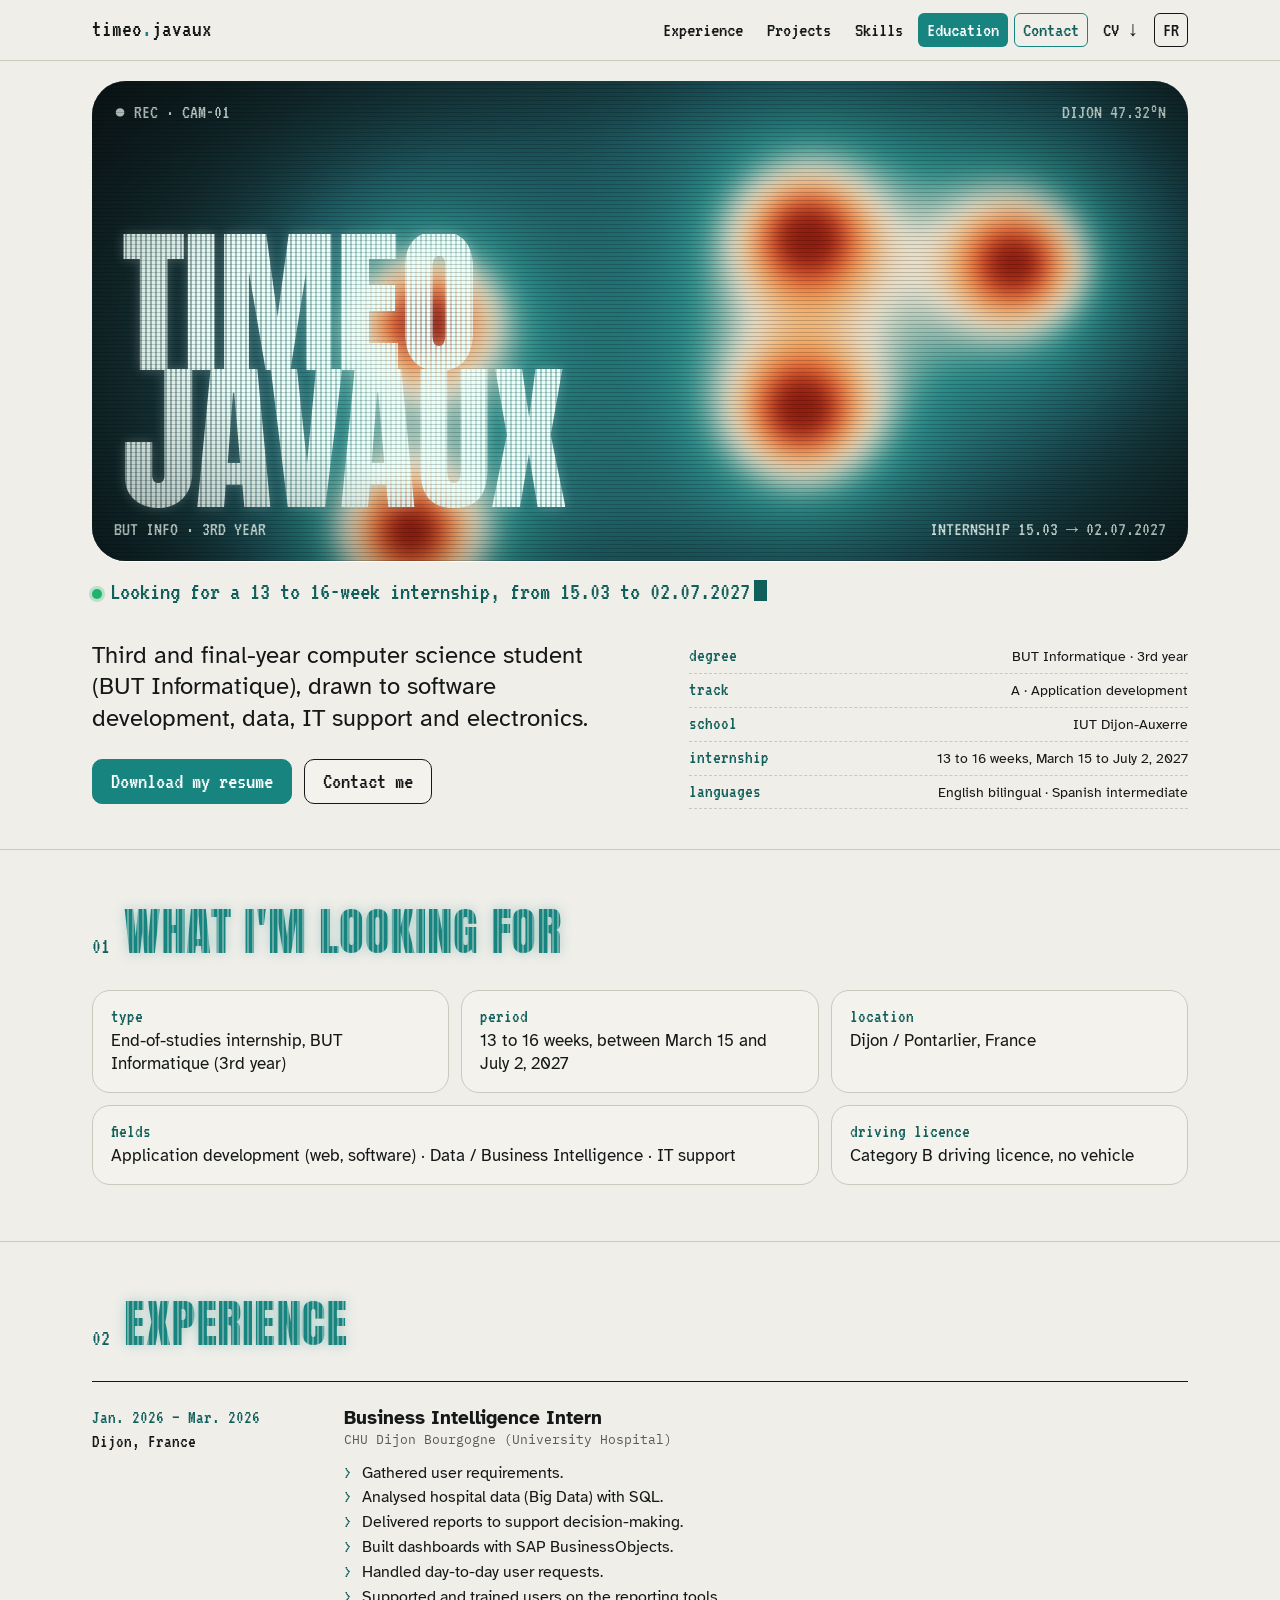
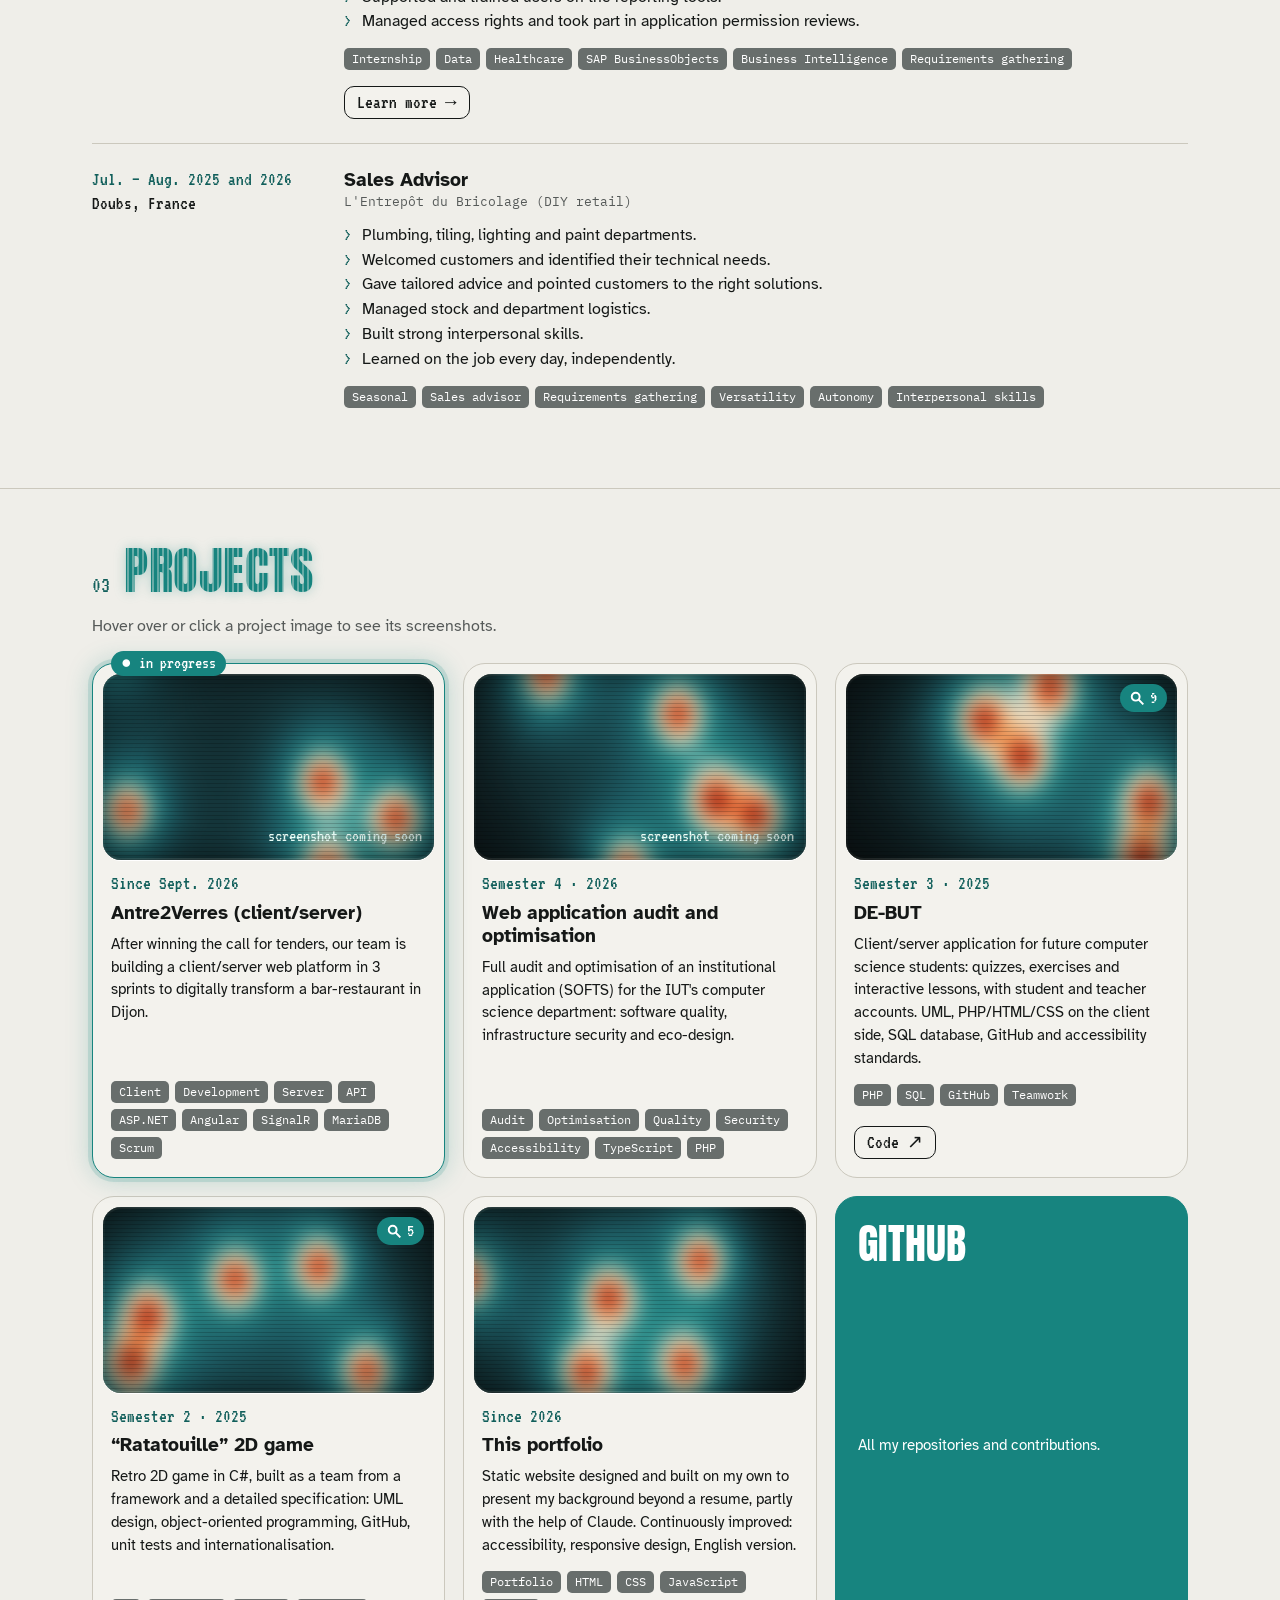
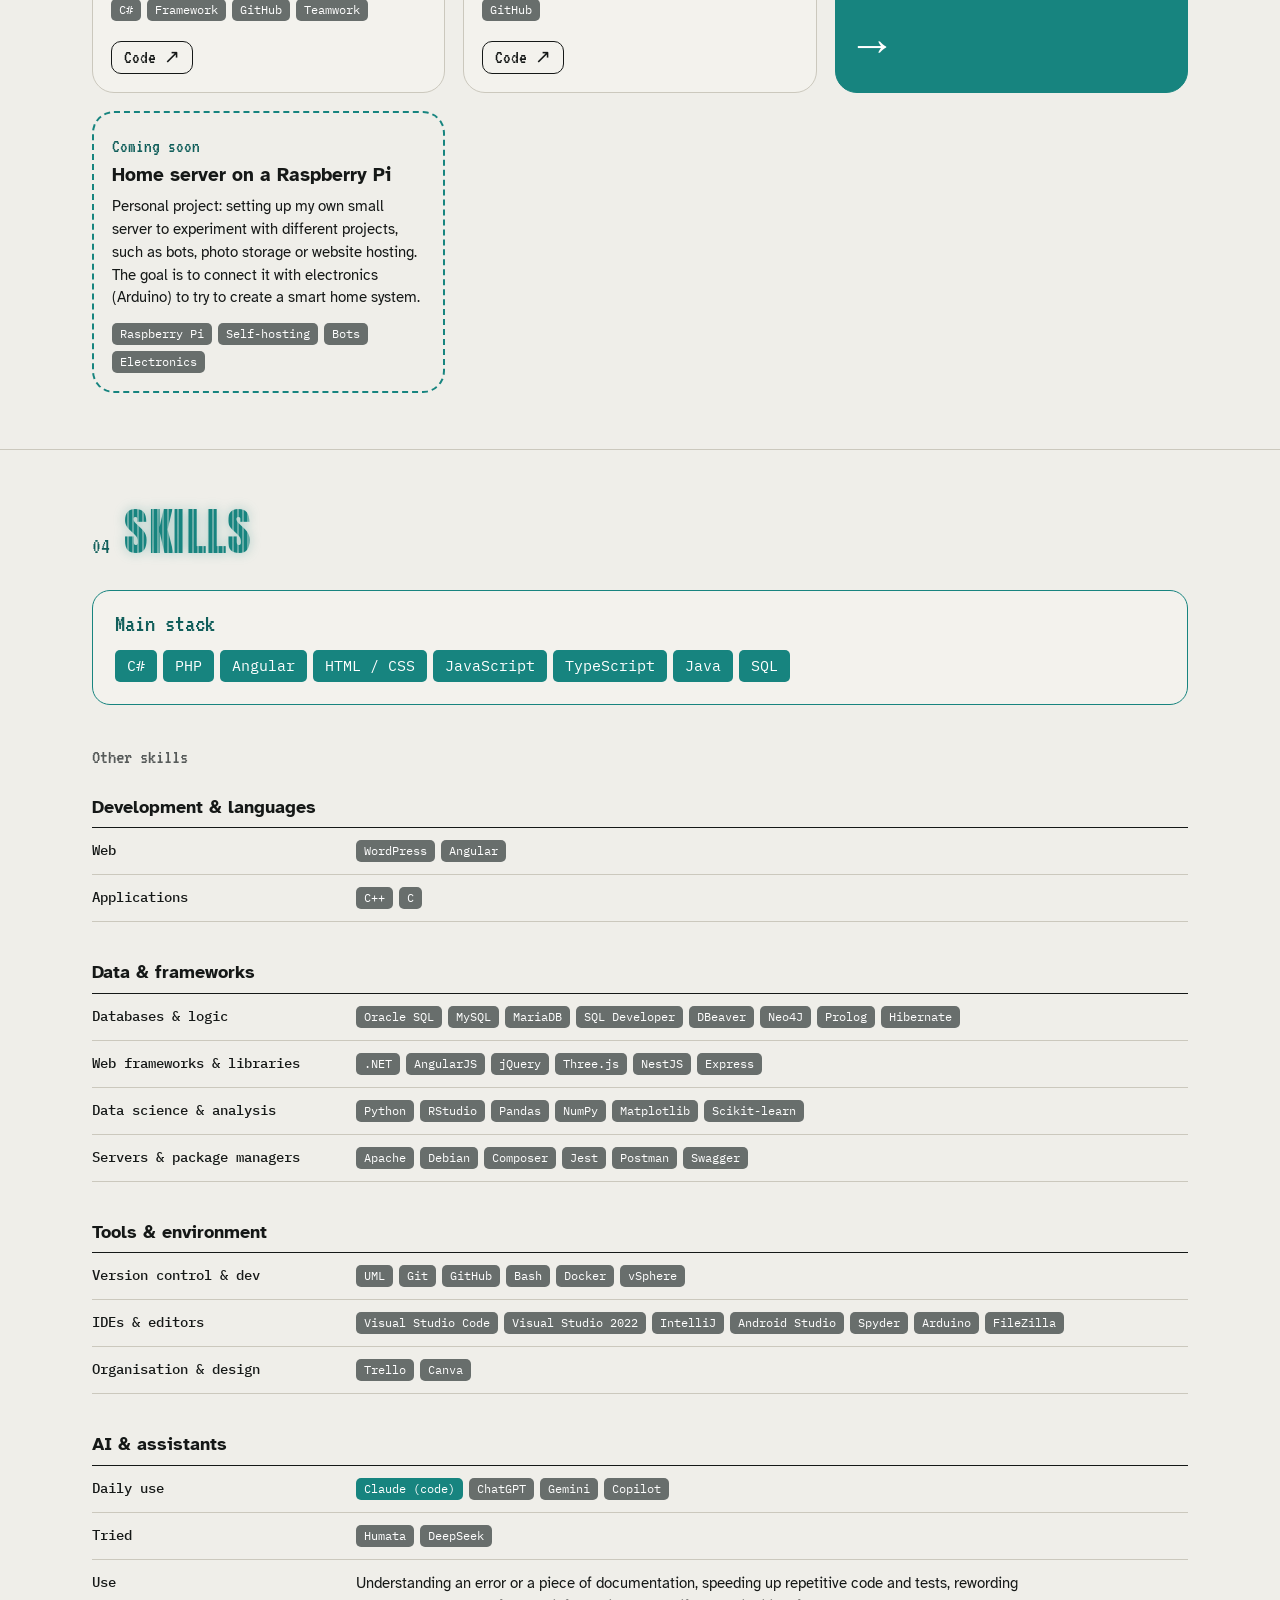
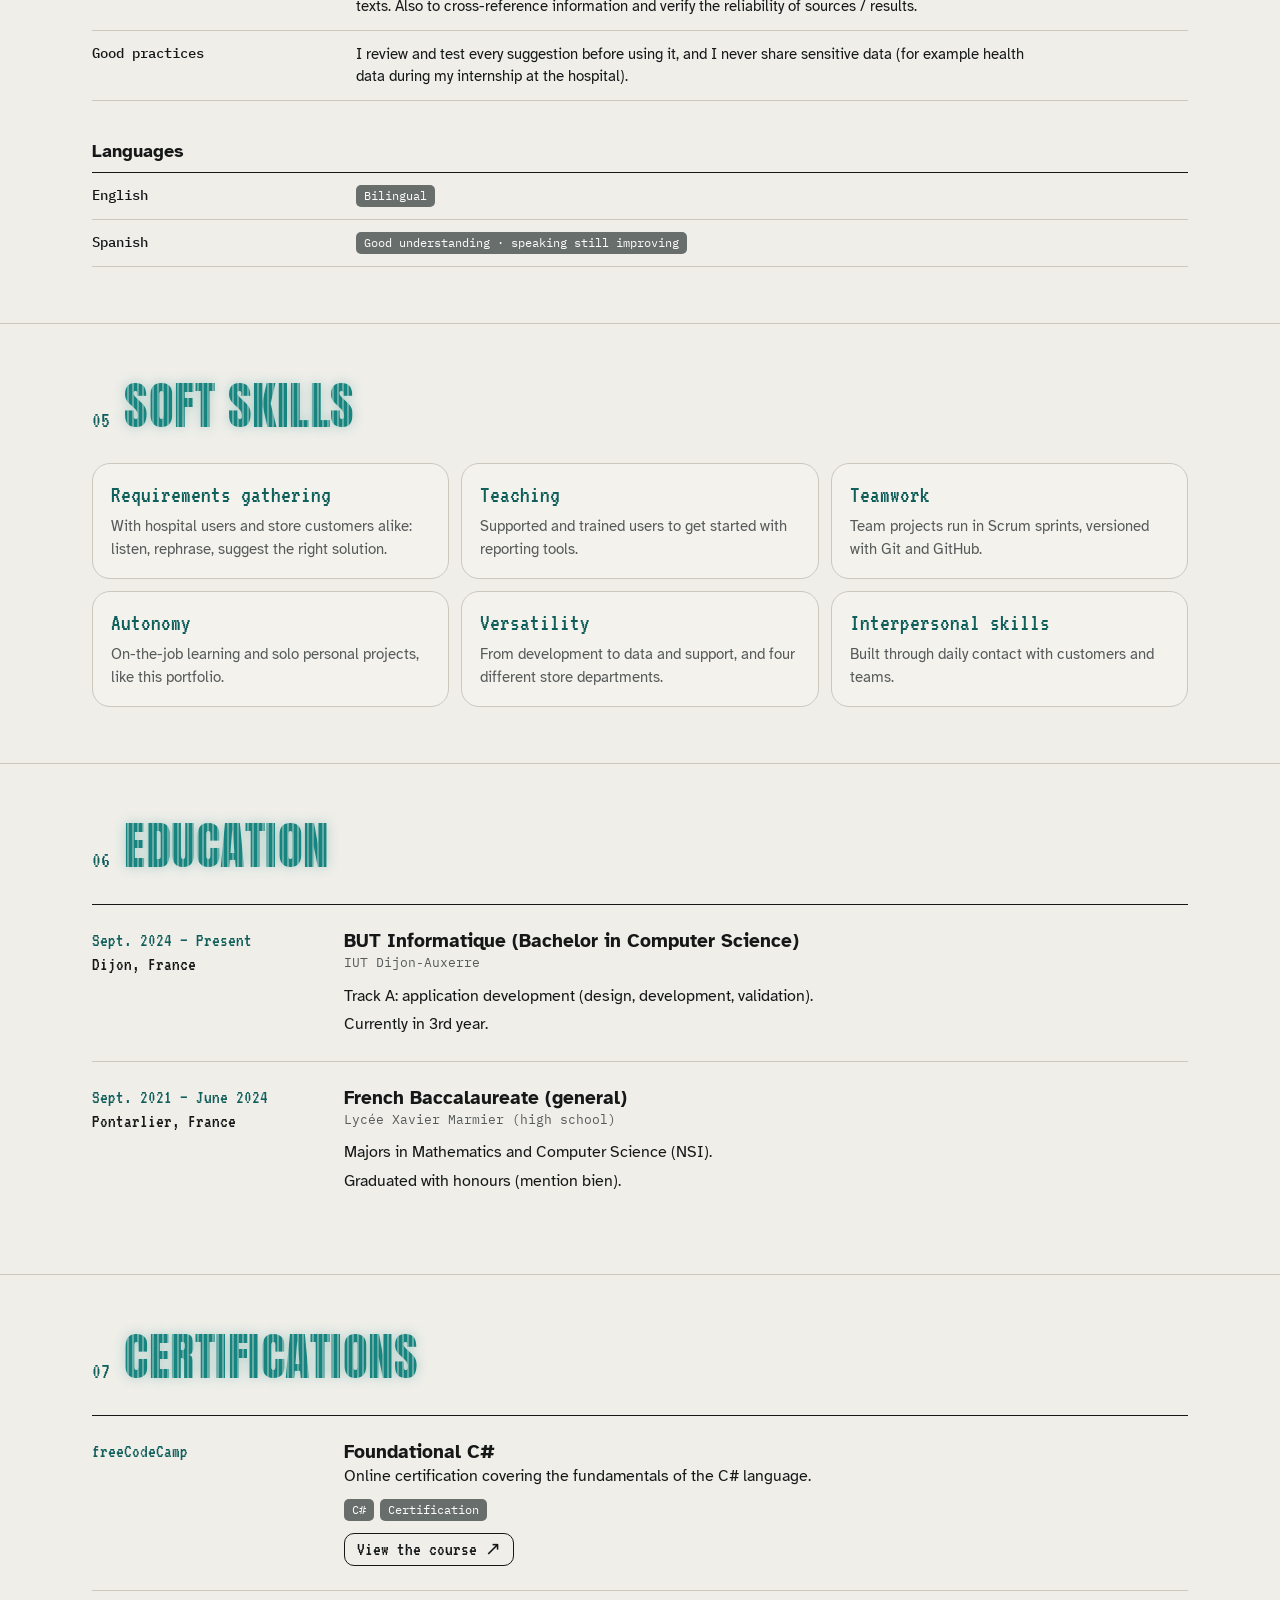
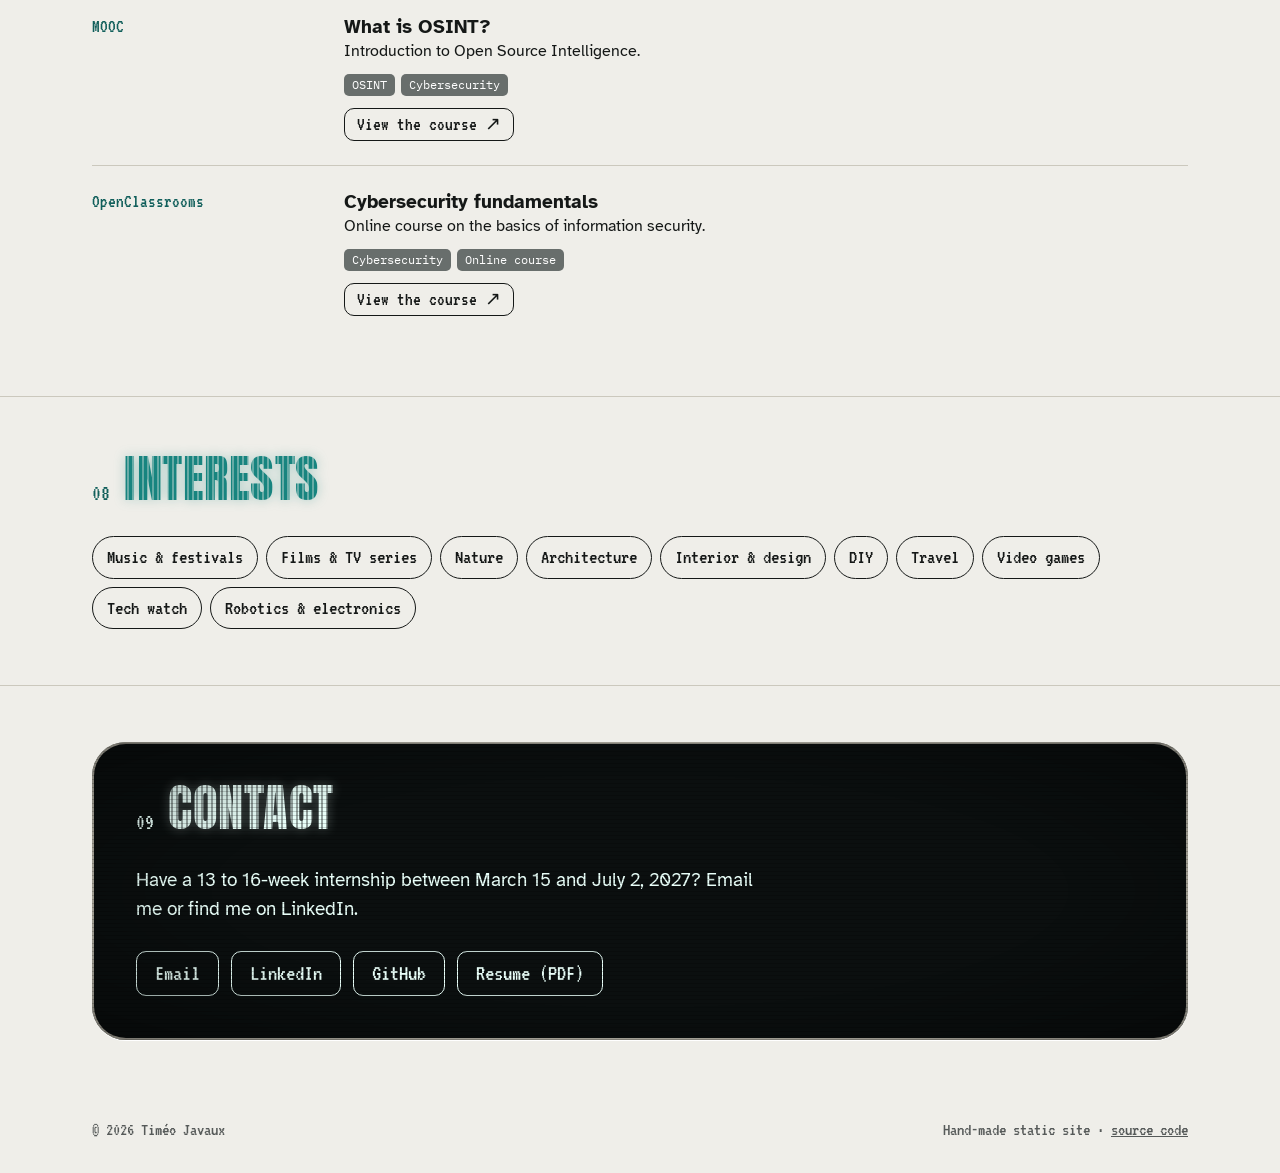
==== commit fa62f904: "Adding return to top button" ====
--- a/en/index.html
+++ b/en/index.html
@@ -779,6 +779,11 @@
       </div>
     </footer>
 
+    <!-- Bouton « retour en haut », affiché seulement une fois l'accueil dépassé -->
+    <a class="to-top is-hidden" href="#top" aria-label="Back to top">
+      <svg viewBox="0 0 16 16" width="18" height="18" aria-hidden="true"><path d="M8 13V3M3.5 7.5 8 3l4.5 4.5" /></svg>
+    </a>
+
     <dialog class="viewer" aria-labelledby="viewer-title">
       <div class="viewer__bar">
         <span id="viewer-title"></span>
--- a/styles/components.css
+++ b/styles/components.css
@@ -587,6 +587,58 @@
 }
 
 /* --------------------------------------------------------------------------
+   Bouton « retour en haut »
+   -------------------------------------------------------------------------- */
+
+.to-top {
+  position: fixed;
+  right: 20px;
+  bottom: 20px;
+  z-index: 40;
+  display: grid;
+  place-items: center;
+  width: 48px;
+  height: 48px;
+  border-radius: 14px;
+  background: var(--accent);
+  color: #fff;
+  box-shadow:
+    0 0 0 4px color-mix(in srgb, var(--accent), transparent 82%),
+    0 6px 18px rgb(0 0 0 / 0.18);
+  transition:
+    opacity 0.2s,
+    visibility 0.2s,
+    transform 0.2s,
+    background 0.15s;
+}
+
+.to-top svg {
+  fill: none;
+  stroke: currentColor;
+  stroke-width: 2;
+  stroke-linecap: round;
+  stroke-linejoin: round;
+}
+
+.to-top:hover {
+  background: var(--ink);
+}
+
+/* Masqué tant que l'accueil est visible (classe posée par js/main.js) */
+.to-top.is-hidden {
+  opacity: 0;
+  visibility: hidden;
+  transform: translateY(15px);
+}
+
+@media (max-width: 720px) {
+  .to-top {
+    right: 16px;
+    bottom: 16px;
+  }
+}
+
+/* --------------------------------------------------------------------------
    Visionneuse de captures
    -------------------------------------------------------------------------- */
 
